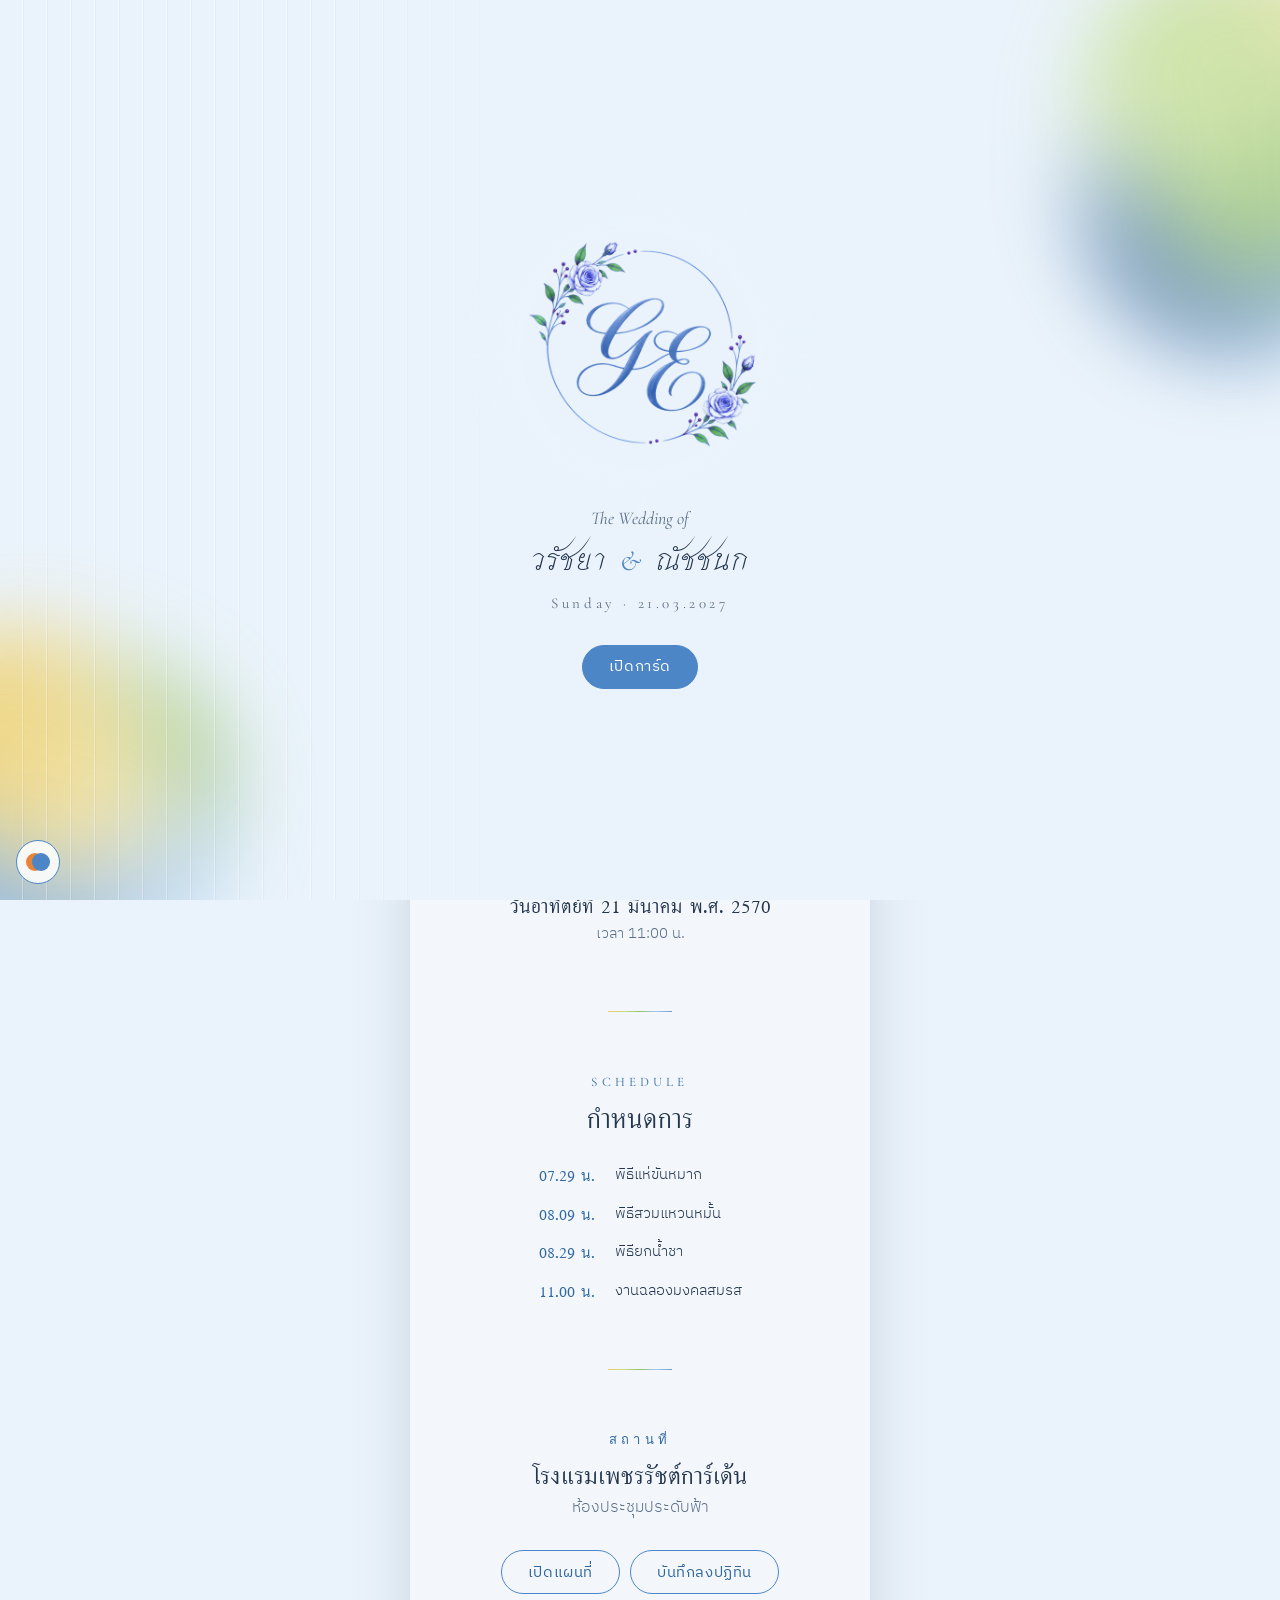
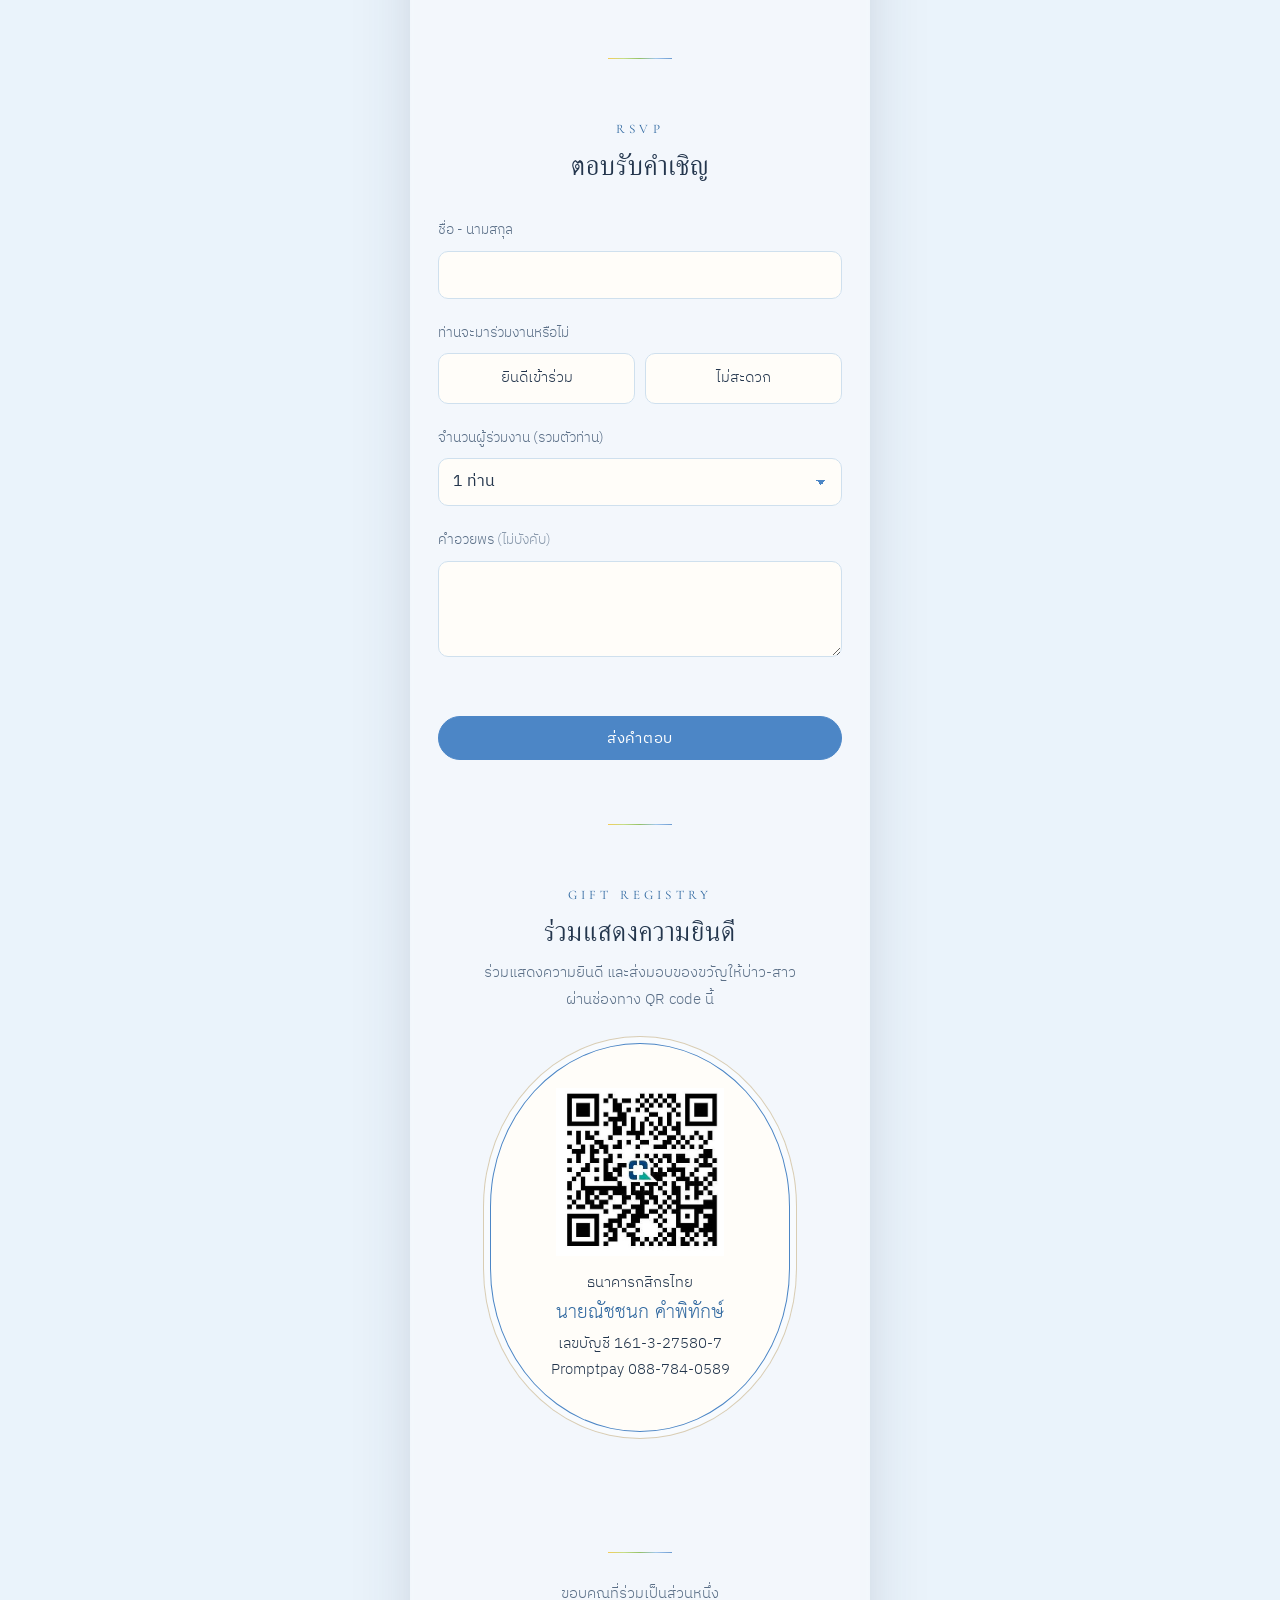
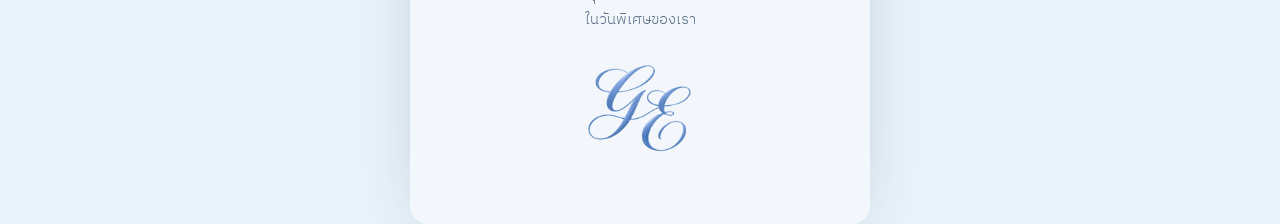
==== index.html @ cb946d79 "Gift registry: Kasikorn QR and account details above the footer Co-Authored-By: Claude Opus 5.5 <nor" ====
<!doctype html>
<html lang="th">
<head>
  <meta charset="utf-8">
  <meta name="viewport" content="width=device-width, initial-scale=1, viewport-fit=cover">
  <title>วรัชยา & ณัชชนก · 21.03.2027</title>
  <meta name="description" content="ขอเรียนเชิญร่วมเป็นเกียรติในงานมงคลสมรส วันอาทิตย์ที่ 21 มีนาคม พ.ศ. 2570 ณ โรงแรมเพชรรัชต์การ์เด้น">
  <meta name="theme-color" content="#EFE8DF">

  <meta property="og:type" content="website">
  <meta property="og:title" content="วรัชยา & ณัชชนก · Wedding Invitation">
  <meta property="og:description" content="วันอาทิตย์ที่ 21 มีนาคม พ.ศ. 2570 · โรงแรมเพชรรัชต์การ์เด้น">
  <meta property="og:image" content="https://vanshrrg.github.io/natchanok-waratchaya/assets/og.jpg">
  <meta property="og:url" content="https://vanshrrg.github.io/natchanok-waratchaya/">
  <meta name="twitter:card" content="summary_large_image">

  <link rel="preconnect" href="https://fonts.googleapis.com">
  <link rel="preconnect" href="https://fonts.gstatic.com" crossorigin>
  <link href="https://fonts.googleapis.com/css2?family=Cormorant+Garamond:ital,wght@0,400;0,500;1,400&family=IBM+Plex+Sans+Thai:wght@300;400;500&family=Srisakdi&display=swap" rel="stylesheet">
  <link rel="stylesheet" href="style.css">
  <link rel="stylesheet" href="theme-orange.css">
  <link rel="stylesheet" href="theme-sky.css">
  <!-- Two versions: orange (default styles) and blue (.sky). Each visit picks one at random;
       ?theme=sky or ?theme=gold forces one. The toggle button switches between them. -->
  <script>
    (function () {
      var m = location.search.match(/[?&]theme=(sky|gold)\b/);
      var sky = m ? m[1] === "sky" : Math.random() < 0.5;
      if (sky) document.documentElement.classList.add("sky");
    })();
  </script>
</head>
<body class="locked">

  <!-- ===== Cover ===== -->
  <section id="cover" class="cover" aria-label="หน้าปก">
    <div class="glow glow-tr"></div>
    <div class="glow glow-bl"></div>
    <div class="slats" aria-hidden="true"></div>

    <div class="cover-inner">
      <div class="moon">
        <img class="logo" src="assets/logo.png" alt="" hidden>
        <div class="monogram" aria-hidden="true"><span data-mono="0"></span><span data-mono="1"></span></div>
      </div>
      <p class="eyebrow">The Wedding of</p>
      <h1 class="cover-names"><span data-bind="bride.th"></span> <i>&amp;</i> <span data-bind="groom.th"></span></h1>
      <p class="cover-date" data-bind="dateTextEn"></p>
      <button id="open" class="btn btn-solid">เปิดการ์ด</button>
    </div>
  </section>

  <!-- phones only: first screen shows the painting; this cue invites a scroll -->
  <a class="scroll-cue" id="scrollCue" href="#card"><span>เลื่อนลง</span><span><i></i></span></a>

  <!-- wide screens only: painting tiles behind the card (see theme-*.css) -->
  <div class="scene" aria-hidden="true"><i></i><i></i><i></i></div>

  <main class="card" id="card">

    <!-- ===== Hero ===== -->
    <section class="hero reveal">
      <div class="arch">
        <div class="arch-photo" id="heroPhoto"></div>
        <div class="glow glow-arch"></div>
        <div class="monogram monogram-sm" aria-hidden="true"><span data-mono="0"></span><span data-mono="1"></span></div>
      </div>

      <div class="parents">
        <span data-bind="parents.0.0"></span>
        <span class="parents-and">และ</span>
        <span data-bind="parents.1.0"></span>
        <span data-bind="parents.0.1"></span>
        <span data-bind="parents.1.1"></span>
      </div>

      <p class="invite" data-bind="invite"></p>

      <div class="names">
        <h2 class="name-th" data-bind="bride.full"></h2>
        <p class="name-en" data-bind="bride.en"></p>
        <span class="amp">&amp;</span>
        <p class="name-en" data-bind="groom.en"></p>
        <h2 class="name-th" data-bind="groom.full"></h2>
      </div>

      <div class="dots" aria-hidden="true">
        <i></i><i></i><i></i><i></i><i></i><i></i><i></i><i></i>
      </div>

      <p class="date-th" data-bind="dateTextTh"></p>
      <p class="time-th" data-bind="timeTextTh"></p>
    </section>

    <div class="divider" aria-hidden="true"></div>

    <!-- ===== Schedule ===== -->
    <section class="schedule reveal">
      <p class="label">Schedule</p>
      <h3 class="section-title">กำหนดการ</h3>
      <dl class="schedule-list" id="schedule"></dl>
    </section>

    <div class="divider" aria-hidden="true"></div>

    <!-- ===== Venue ===== -->
    <section class="venue reveal">
      <p class="label">สถานที่</p>
      <h3 class="venue-name" data-bind="venue.name"></h3>
      <p class="venue-room" data-bind="venue.room"></p>
      <div class="actions">
        <a id="mapBtn" class="btn btn-line" target="_blank" rel="noopener">เปิดแผนที่</a>
        <button id="calBtn" class="btn btn-line" aria-expanded="false">บันทึกลงปฏิทิน</button>
      </div>
      <div id="calMenu" class="cal-menu" hidden>
        <a id="gcalLink" target="_blank" rel="noopener">Google Calendar</a>
        <span>·</span>
        <a id="icsLink" href="#">Apple / Outlook (.ics)</a>
      </div>
    </section>

    <div class="divider" aria-hidden="true"></div>

    <!-- ===== RSVP ===== -->
    <section class="rsvp reveal" id="rsvp">
      <p class="label">RSVP</p>
      <h3 class="section-title">ตอบรับคำเชิญ</h3>

      <form id="rsvpForm" novalidate>
        <label class="field">
          <span>ชื่อ - นามสกุล</span>
          <input name="name" type="text" autocomplete="name" required>
        </label>

        <fieldset class="field choice">
          <legend>ท่านจะมาร่วมงานหรือไม่</legend>
          <label><input type="radio" name="attending" value="yes" required><span>ยินดีเข้าร่วม</span></label>
          <label><input type="radio" name="attending" value="no"><span>ไม่สะดวก</span></label>
        </fieldset>

        <label class="field" id="guestsField">
          <span>จำนวนผู้ร่วมงาน (รวมตัวท่าน)</span>
          <select name="guests"></select>
        </label>

        <label class="field">
          <span>คำอวยพร <em>(ไม่บังคับ)</em></span>
          <textarea name="message" rows="3"></textarea>
        </label>

        <p class="error" id="rsvpError" role="alert"></p>
        <button type="submit" class="btn btn-solid btn-wide">ส่งคำตอบ</button>
      </form>

      <div class="thanks" id="rsvpThanks" hidden>
        <div class="dots dots-sm" aria-hidden="true"><i></i><i></i><i></i><i></i><i></i><i></i><i></i><i></i></div>
        <p class="thanks-title">ขอบคุณค่ะ / ครับ</p>
        <p id="thanksMsg"></p>
      </div>

      <div class="closed" id="rsvpClosed" hidden>ปิดรับการตอบรับแล้ว</div>
    </section>

    <div class="divider" aria-hidden="true"></div>

    <!-- ===== Gift registry ===== -->
    <section class="gift reveal">
      <p class="label">Gift registry</p>
      <h3 class="section-title">ร่วมแสดงความยินดี</h3>
      <p class="gift-note" data-bind="gift.note"></p>
      <div class="gift-frame">
        <img class="gift-qr" src="assets/qr-gift.jpg" alt="QR code สำหรับโอนเงิน" width="180" height="180">
        <p class="gift-bank" data-bind="gift.bank"></p>
        <p class="gift-name" data-bind="gift.name"></p>
        <p class="gift-acc" data-bind="gift.account"></p>
        <p class="gift-acc" data-bind="gift.promptpay"></p>
      </div>
    </section>

    <!-- ===== Footer ===== -->
    <footer class="footer reveal">
      <div class="divider" aria-hidden="true"></div>
      <p data-bind="footer"></p>
      <img class="logo logo-footer" src="assets/logo-letters.png" alt="" hidden>
      <div class="monogram monogram-xs" aria-hidden="true"><span data-mono="0"></span><span data-mono="1"></span></div>
    </footer>
  </main>

  <button id="themeBtn" class="theme-toggle" aria-label="เปลี่ยนสีการ์ด" title="เปลี่ยนสีการ์ด"><i></i><i></i></button>

  <button id="musicBtn" class="music" aria-label="เปิด/ปิดเพลง" hidden>
    <svg viewBox="0 0 24 24" width="18" height="18" aria-hidden="true"><path fill="currentColor" d="M9 17.5V6l11-2v11.5a2.5 2.5 0 1 1-2-2.45V7.4l-7 1.27v8.83A2.5 2.5 0 1 1 9 17.5Z"/></svg>
  </button>
  <!-- src is set by script.js: one song per version -->
  <audio id="music" preload="metadata" loop></audio>

  <script src="config.js"></script>
  <script src="script.js"></script>
</body>
</html>
---- style.css ----
:root {
  --linen: #EFE8DF;
  --cream: #F7F2EB;
  --ink: #3A332C;
  --muted: #5C5248;
  --gold: #B8975A;
  --gold-deep: #9C7C43;
  --line: #E2D7C8;

  --c-yellow: #F2C230;
  --c-orange: #E8833A;
  --c-red: #C0392B;
  --c-pink: #D63A6E;
  --c-purple: #8E5BD0;
  --c-lavender: #B79CF0;
  --c-blue: #5B7FE0;
  --c-green: #A8D8B0;

  --serif-th: "Kinnari", serif;
  --names-th: "Laksaman", "Kinnari", serif;
  --sans-th: "IBM Plex Sans Thai", system-ui, sans-serif;
  --serif-en: "Cormorant Garamond", Georgia, serif;
}

/* Thai headings: Kinnari from TLWG (ttf-tlwg 0.7.3, GPL + font exception, free to embed) */
@font-face { font-family: "Kinnari"; src: url("assets/fonts/Kinnari.ttf") format("truetype"); font-weight: 100 549; font-display: swap; }
@font-face { font-family: "Kinnari"; src: url("assets/fonts/Kinnari-Bold.ttf") format("truetype"); font-weight: 550 900; font-display: swap; }
/* names on the cover and page 2: Laksaman (same TLWG package and licence) */
@font-face { font-family: "Laksaman"; src: url("assets/fonts/Laksaman.ttf") format("truetype"); font-weight: 100 549; font-display: swap; }
@font-face { font-family: "Laksaman"; src: url("assets/fonts/Laksaman-Bold.ttf") format("truetype"); font-weight: 550 900; font-display: swap; }
/* the couple's short names on the cover: Purisa (same TLWG package and licence) */
@font-face { font-family: "Purisa"; src: url("assets/fonts/Purisa.ttf") format("truetype"); font-weight: 100 549; font-display: swap; }
@font-face { font-family: "Purisa"; src: url("assets/fonts/Purisa-Bold.ttf") format("truetype"); font-weight: 550 900; font-display: swap; }
/* TH Charmonman (SIPA national font): tried for the cover names, too cursive */
@font-face { font-family: "TH Charmonman"; src: url("assets/fonts/THCharmonman.ttf") format("truetype"); font-display: swap; }

* { box-sizing: border-box; }
html { -webkit-text-size-adjust: 100%; }
body {
  margin: 0;
  background: var(--linen);
  color: var(--ink);
  font: 300 16px/1.75 var(--sans-th);
  -webkit-font-smoothing: antialiased;
}
body.locked { overflow: hidden; height: 100dvh; }
h1, h2, h3, p { margin: 0; }
[hidden] { display: none !important; }

/* ---------- shared ornaments ---------- */
.glow {
  position: absolute;
  pointer-events: none;
  filter: blur(38px);
  opacity: .55;
  border-radius: 50%;
}
.glow-tr {
  width: 340px; height: 420px; right: -120px; top: -60px;
  background:
    radial-gradient(circle at 40% 30%, var(--c-red) 0 18%, transparent 45%),
    radial-gradient(circle at 60% 55%, var(--c-pink) 0 20%, transparent 50%),
    radial-gradient(circle at 35% 75%, var(--c-purple) 0 16%, transparent 45%),
    radial-gradient(circle at 70% 85%, var(--c-blue) 0 14%, transparent 42%),
    radial-gradient(circle at 75% 20%, var(--c-orange) 0 16%, transparent 45%);
}
.glow-bl {
  width: 380px; height: 360px; left: -140px; bottom: -80px;
  background:
    radial-gradient(circle at 30% 25%, var(--c-yellow) 0 18%, transparent 46%),
    radial-gradient(circle at 55% 45%, var(--c-orange) 0 18%, transparent 48%),
    radial-gradient(circle at 35% 70%, var(--c-blue) 0 18%, transparent 48%),
    radial-gradient(circle at 70% 75%, var(--c-lavender) 0 16%, transparent 46%),
    radial-gradient(circle at 80% 40%, var(--c-pink) 0 12%, transparent 40%);
}

.slats {
  position: absolute; inset: 0;
  background: repeating-linear-gradient(90deg,
    rgba(255,255,255,.0) 0 22px, rgba(255,255,255,.35) 22px 23px, rgba(0,0,0,.025) 23px 24px);
  mask-image: linear-gradient(90deg, #000 0 26%, transparent 42%, transparent 100%);
  -webkit-mask-image: linear-gradient(90deg, #000 0 26%, transparent 42%, transparent 100%);
  pointer-events: none;
}

.monogram {
  position: relative;
  width: 1.6em; height: 1.75em;
  font: 400 72px/1 var(--serif-en);
  color: var(--gold);
  background: linear-gradient(160deg, #D2B47A, var(--gold) 45%, var(--gold-deep));
  -webkit-background-clip: text; background-clip: text;
  -webkit-text-fill-color: transparent;
}
.monogram span { position: absolute; }
.monogram span:first-child { left: 0; top: 0; }
.monogram span:last-child { right: -.08em; bottom: 0; }
.monogram-sm { font-size: 46px; }
.monogram-xs { font-size: 26px; margin: 18px auto 0; }

.dots { display: flex; justify-content: center; gap: 9px; margin: 26px 0 22px; }
.dots i { width: 11px; height: 11px; border-radius: 50%; display: block; }
.dots i:nth-child(1) { background: var(--c-yellow); }
.dots i:nth-child(2) { background: var(--c-orange); }
.dots i:nth-child(3) { background: var(--c-red); }
.dots i:nth-child(4) { background: var(--c-pink); }
.dots i:nth-child(5) { background: var(--c-purple); }
.dots i:nth-child(6) { background: var(--c-lavender); }
.dots i:nth-child(7) { background: var(--c-blue); }
.dots i:nth-child(8) { background: var(--c-green); }
.dots-sm { gap: 6px; margin: 0 0 16px; }
.dots-sm i { width: 7px; height: 7px; }

.divider {
  width: 64px; height: 1px; margin: 0 auto;
  background: linear-gradient(90deg, var(--c-yellow), var(--c-orange), var(--c-red), var(--c-pink), var(--c-purple), var(--c-blue));
  opacity: .8;
}

.label {
  font: 400 13px/1 var(--serif-en);
  letter-spacing: .32em; text-transform: uppercase;
  color: var(--gold-deep);
  margin-bottom: 12px;
}

/* ---------- buttons ---------- */
.btn {
  display: inline-flex; align-items: center; justify-content: center;
  min-height: 44px; padding: 0 26px;
  border-radius: 999px;
  font: 400 15px/1 var(--sans-th);
  letter-spacing: .04em;
  text-decoration: none;
  cursor: pointer;
  transition: background .25s, color .25s, transform .15s;
}
.btn:active { transform: scale(.97); }
.btn-solid { background: var(--gold); color: #fff; border: 1px solid var(--gold); }
.btn-solid:hover { background: var(--gold-deep); }
.btn-line { background: transparent; color: var(--gold-deep); border: 1px solid var(--gold); }
.btn-line:hover { background: var(--gold); color: #fff; }
.btn-wide { width: 100%; margin-top: 8px; }
.btn:focus-visible, input:focus-visible, select:focus-visible, textarea:focus-visible {
  outline: 2px solid var(--c-lavender); outline-offset: 2px;
}

/* ---------- cover ---------- */
.cover {
  position: fixed; inset: 0; z-index: 10;
  display: grid; place-items: center;
  overflow: hidden;
  background: var(--linen);
  text-align: center;
  padding: 24px 16px;
}
/* opening, one 1.4s envelope motion: the top flap opens in a V (clip-path),
   the envelope drops away and the card rises out of it */
.cover.opened { pointer-events: none; animation: envelope-open 1.4s cubic-bezier(.65,0,.35,1) forwards; }
.cover-inner { position: relative; animation: rise 1.2s ease both; }
body.opening .card { animation: card-out 1.4s cubic-bezier(.65,0,.35,1) both; }

.moon {
  position: relative;
  width: 280px; height: 280px; max-width: 78vw; max-height: 78vw; margin: 0 auto 18px;
  display: grid; place-items: center;
}
/* soft cream halo so the thin gold lines stay readable over the colour glows */
.moon::before {
  content: ""; position: absolute; inset: -14%; z-index: -1; pointer-events: none;
  border-radius: 50%;
  background: radial-gradient(circle, var(--linen) 0 46%, color-mix(in srgb, var(--linen) 70%, transparent) 58%, transparent 72%);
}
/* phones: the top-right glow would sit right behind the logo, so tuck it into the corner */
@media (max-width: 520px) {
  .cover .glow-tr { width: 260px; height: 300px; right: -150px; top: -130px; opacity: .45; }
}
.logo {
  object-fit: contain;
  /* fade out the image's square cream background, keep the round wreath */
  -webkit-mask-image: radial-gradient(circle, #000 62%, transparent 71%);
          mask-image: radial-gradient(circle, #000 62%, transparent 71%);
}
/* no frame: the logo's own gold circle and roses are the frame (transparent PNG, no mask) */
.moon .logo { width: 100%; height: 100%; -webkit-mask-image: none; mask-image: none; }

.eyebrow {
  font: italic 400 18px/1 var(--serif-en);
  color: var(--muted);
  margin-bottom: 10px;
}
.cover-names {
  font: 400 34px/1.3 "Srisakdi", var(--names-th); /* Srisakdi (Google Fonts, OFL): decorative traditional Thai */
  letter-spacing: .02em;
}
.cover-names i { font: italic 400 28px var(--serif-en); color: var(--gold); padding: 0 4px; }
.cover-date {
  font: 400 15px/1 var(--serif-en);
  letter-spacing: .24em;
  color: var(--muted);
  margin: 14px 0 34px;
}

/* ---------- card ---------- */
.card {
  position: relative;
  max-width: 460px;
  margin: 0 auto;
  background: var(--cream);
  text-align: center;
  overflow: hidden;
}
@media (min-width: 520px) {
  .card { margin: 40px auto; border-radius: 4px; box-shadow: 0 30px 80px -40px rgba(58,51,44,.35); }
}
.card > section { padding: 64px 28px; }

/* hero */
.hero { padding-top: 48px !important; }
.arch {
  position: relative;
  width: 220px; height: 290px;
  margin: 0 auto 40px;
  border-radius: 110px 110px 6px 6px;
  overflow: hidden;
  background: var(--linen);
  display: grid; place-items: center;
  box-shadow: inset 0 0 0 1px rgba(184,151,90,.25);
}
.arch::after {
  content: ""; position: absolute; inset: 8px;
  border-radius: 102px 102px 3px 3px;
  border: 1px solid rgba(184,151,90,.45);
  pointer-events: none;
}
.arch-photo {
  position: absolute; inset: 0;
  background: 50% 30% / cover no-repeat;
  opacity: 0; transition: opacity 1s;
}
.arch-photo.loaded { opacity: 1; }
.arch.has-photo .monogram, .arch.has-photo .glow { display: none; }
.glow-arch {
  inset: 30% -30% -20% -30%;
  opacity: .5;
  background:
    radial-gradient(circle at 20% 70%, var(--c-yellow) 0 12%, transparent 35%),
    radial-gradient(circle at 35% 85%, var(--c-orange) 0 12%, transparent 35%),
    radial-gradient(circle at 55% 80%, var(--c-pink) 0 12%, transparent 35%),
    radial-gradient(circle at 75% 75%, var(--c-purple) 0 12%, transparent 35%),
    radial-gradient(circle at 85% 60%, var(--c-blue) 0 12%, transparent 35%);
}
.arch .monogram { z-index: 1; margin-top: -30px; }

/* two families side by side, "และ" centred between them */
.parents {
  display: grid; grid-template-columns: auto auto auto;
  justify-content: center; column-gap: 10px; align-items: center;
  font: 400 clamp(12px, 3.5vw, 15px)/1.9 var(--names-th); /* Laksaman, like the couple's names */
  white-space: nowrap;
  margin: 0 -12px 22px;
}
.parents-and {
  grid-column: 2; grid-row: 1 / 3;
  font: 400 13px/1.9 var(--names-th); /* same colour as the parents' names */
}
.invite {
  white-space: pre-line;
  font-size: 15px; color: var(--muted);
  margin-bottom: 26px;
}
.name-th { font: 500 27px/1.45 var(--names-th); }
/* nicknames (Earth, Great): Katerlin, freeware non-commercial, fontspace.com */
@font-face {
  font-family: "Katerlin";
  src: url("assets/fonts/Katerlin.ttf") format("truetype");
  font-display: swap;
}
.name-en {
  font: 400 48px/1.1 "Katerlin", var(--serif-en); /* Katerlin draws small, so a bigger size */
  color: var(--gold-deep);
}
/* small gap between each nickname and its Thai full name (Earth sits below, Great above) */
.name-th + .name-en { margin-top: 8px; }
.name-en + .name-th { margin-top: 8px; }
.amp {
  display: block;
  font: italic 400 34px/1 var(--serif-en);
  color: var(--gold-deep); /* same as Earth / Great */
  margin: 14px 0 10px;
}
.date-th { font: 500 18px/1.6 var(--serif-th); }
.time-th { color: var(--muted); font-size: 15px; }

/* schedule */
.schedule-list {
  display: grid; grid-template-columns: auto auto;
  justify-content: center; column-gap: 20px; row-gap: 10px;
  margin: 24px 0 0; text-align: left;
}
.schedule-list dt {
  font: 500 15px/1.9 var(--serif-th);
  color: var(--gold-deep); text-align: right;
  font-variant-numeric: tabular-nums;
}
.schedule-list dd { margin: 0; font-size: 15px; line-height: 1.9; }

/* venue */
.venue-name { font: 500 22px/1.5 var(--serif-th); }
.venue-room { color: var(--muted); margin-top: 2px; }
.actions { display: flex; gap: 10px; justify-content: center; flex-wrap: wrap; margin-top: 28px; }
.cal-menu {
  margin-top: 16px; font-size: 14px; color: var(--muted);
  display: flex; gap: 10px; justify-content: center; flex-wrap: wrap;
}
.cal-menu a { color: var(--gold-deep); text-underline-offset: 3px; }

/* rsvp */
.section-title { font: 500 24px/1.5 var(--serif-th); }
.rsvp .section-title { margin-bottom: 34px; } /* space before the form */
form { text-align: left; }
.field { display: block; border: 0; padding: 0; margin: 0 0 22px; }
.field > span, .field legend {
  display: block; font-size: 14px; color: var(--muted); margin-bottom: 8px; padding: 0;
}
.field em { font-style: normal; opacity: .7; }
input[type=text], select, textarea {
  width: 100%;
  font: 400 16px/1.5 var(--sans-th);
  color: var(--ink);
  background: #fffdf9;
  border: 1px solid var(--line);
  border-radius: 10px;
  padding: 11px 14px;
  transition: border-color .2s;
}
input[type=text]:focus, select:focus, textarea:focus { border-color: var(--gold); outline: none; }
textarea { resize: vertical; }
select {
  appearance: none; -webkit-appearance: none;
  background-image: linear-gradient(45deg, transparent 50%, var(--gold) 50%), linear-gradient(135deg, var(--gold) 50%, transparent 50%);
  background-position: calc(100% - 20px) 50%, calc(100% - 15px) 50%;
  background-size: 5px 5px; background-repeat: no-repeat;
}
.choice { display: grid; grid-template-columns: 1fr 1fr; gap: 10px; }
.choice legend { grid-column: 1 / -1; }
.choice label { position: relative; cursor: pointer; }
.choice input { position: absolute; opacity: 0; }
.choice label span {
  display: block; text-align: center;
  padding: 11px 8px;
  border: 1px solid var(--line); border-radius: 10px;
  background: #fffdf9;
  font-size: 15px;
  transition: all .2s;
}
.choice input:checked + span { border-color: var(--gold); background: var(--gold); color: #fff; }
.choice input:focus-visible + span { outline: 2px solid var(--c-lavender); outline-offset: 2px; }
.error { color: var(--c-red); font-size: 14px; min-height: 1.4em; margin: -6px 0 6px; }
.thanks, .closed { padding: 10px 0; }
.thanks-title { font: 500 22px/1.5 var(--serif-th); margin-bottom: 6px; }
#thanksMsg { color: var(--muted); }
.closed {
  margin-top: 8px; padding: 18px;
  border: 1px solid var(--line); border-radius: 10px;
  color: var(--muted);
}

/* gift registry: QR and bank details in an oval with a double gold rim */
.gift-note { white-space: pre-line; color: var(--muted); font-size: 15px; margin-top: 10px; }
.gift-frame {
  position: relative;
  width: min(300px, 100%); margin: 30px auto 0;
  padding: 44px 24px 48px;
  background: #fffdf9;
  border: 1px solid var(--gold);
  border-radius: 50% / 42%;
  box-shadow: 0 0 0 6px var(--cream), 0 0 0 7px rgba(184,151,90,.45);
}
.gift-qr { display: block; width: 168px; height: 168px; margin: 0 auto 14px; }
.gift-bank { font-size: 15px; }
.gift-name { font: 500 19px/1.5 var(--names-th); color: var(--gold-deep); }
.gift-acc { font-size: 15px; font-variant-numeric: tabular-nums; }
.gift-name + .gift-acc { margin-top: 6px; }

/* footer */
.footer { padding: 56px 28px 64px; }
.footer p { white-space: pre-line; color: var(--muted); font-size: 15px; margin-top: 28px; }
/* letters-only logo: transparent PNG, so no round mask */
.footer .logo {
  display: block; width: 120px; height: auto; margin: 22px auto 0;
  -webkit-mask-image: none; mask-image: none;
}
.footer .logo[hidden] { display: none; }

/* theme toggle: two half-dots, orange and blue; the current one sits in front */
.theme-toggle {
  position: fixed; left: 16px; bottom: calc(16px + env(safe-area-inset-bottom));
  z-index: 11;
  width: 44px; height: 44px; border-radius: 50%;
  border: 1px solid var(--gold);
  background: rgba(255,255,255,.85);
  backdrop-filter: blur(6px);
  cursor: pointer; padding: 0;
}
.theme-toggle i {
  position: absolute; width: 18px; height: 18px; border-radius: 50%;
  top: 12px; transition: transform .3s;
}
.theme-toggle i:first-child { left: 9px; background: #E8833A; z-index: 1; }
.theme-toggle i:last-child { right: 9px; background: #4C86C6; }
.sky .theme-toggle i:first-child { z-index: 0; }
.sky .theme-toggle i:last-child { z-index: 1; }

/* music */
.music {
  position: fixed; right: 16px; bottom: calc(16px + env(safe-area-inset-bottom));
  z-index: 5;
  width: 44px; height: 44px; border-radius: 50%;
  border: 1px solid var(--gold);
  background: rgba(247,242,235,.9);
  color: var(--gold-deep);
  display: grid; place-items: center;
  cursor: pointer;
  backdrop-filter: blur(6px);
}
.music.playing svg { animation: spin 6s linear infinite; }
.music:not(.playing) { opacity: .6; }

/* reveal */
.reveal { opacity: 0; transform: translateY(18px); transition: opacity 1s ease, transform 1s ease; }
.reveal.in { opacity: 1; transform: none; }

@keyframes rise { from { opacity: 0; transform: translateY(14px); } }
@keyframes spin { to { transform: rotate(360deg); } }
@keyframes envelope-open {
  0%   { clip-path: polygon(0 0, 50% 0, 100% 0, 100% 100%, 0 100%); transform: none; }
  40%  { clip-path: polygon(0 0, 50% 45%, 100% 0, 100% 100%, 0 100%); transform: none; }
  100% { clip-path: polygon(0 0, 50% 45%, 100% 0, 100% 100%, 0 100%); transform: translateY(105%); }
}
@keyframes card-out {
  0%, 30% { transform: translateY(8vh) scale(.94); }
}
@keyframes cue-bob { 50% { transform: translateY(6px); } }

/* phones / portrait tablets: page 2 starts on the painting alone, with a
   scroll cue; the card comes up over it, and after the card there is a bit
   more painting (then the page ends, no bounce) */
.scroll-cue { display: none; }
@media not all and (min-width: 900px) and (min-aspect-ratio: 1/1) {
  html { overscroll-behavior-y: none; }
  body { overscroll-behavior-y: none; }
  .card { margin-top: 100svh; margin-bottom: 60svh; }
  .scroll-cue {
    display: flex; flex-direction: column; align-items: center; gap: 4px;
    position: absolute; left: 50%; top: calc(100svh - 96px); transform: translateX(-50%);
    color: #fff; text-decoration: none;
    font: 400 14px/1 var(--sans-th); letter-spacing: .08em;
    text-shadow: 0 1px 8px rgba(0,0,0,.45);
    transition: opacity .4s;
  }
  .scroll-cue i {
    display: block; width: 14px; height: 14px; margin-top: 4px;
    border-right: 2px solid currentColor; border-bottom: 2px solid currentColor;
    transform: rotate(45deg);
    filter: drop-shadow(0 1px 4px rgba(0,0,0,.45));
  }
  .scroll-cue span:last-child { animation: cue-bob 1.6s ease-in-out infinite; }
  .scroll-cue.gone { opacity: 0; pointer-events: none; }
}

@media (prefers-reduced-motion: reduce) {
  *, *::before, *::after { animation: none !important; transition: none !important; }
  .reveal { opacity: 1; transform: none; }
  .cover.opened { opacity: 0; }
}

/* painting tiles behind the card on wide screens; the themes fill them in */
.scene { display: none; }
@media (min-width: 900px) and (min-aspect-ratio: 1/1) {
  .scene {
    display: block; position: fixed; top: 0; bottom: 0; z-index: -1;
    left: calc(50vw - 230px); width: 460px; overflow: hidden;
    /* trim 24px off each side so its joins with the side pieces always sit under
       the card (vw includes the scrollbar, so it can be ~8px off-centre) */
    clip-path: inset(0 24px);
    pointer-events: none;
  }
  .scene i { position: absolute; top: 0; bottom: 0; }
  /* every tile reaches 1px past its edges so no hairline shows at the joins */
  .scene i { margin-left: -1px; padding: 0 1px; background-origin: content-box; }
  .scene i:nth-child(2) { z-index: 1; }
}
---- theme-orange.css ----
/* ============================================================
   Orange version: watercolour street painting behind page 2
   (assets/bg-orange.jpg, from "orange background.png").
   Applies whenever the blue .sky theme is off.
   ============================================================ */

html:not(.sky) body::before {
  content: "";
  position: fixed; inset: 0; z-index: -1;
  background: #E9D9C4 url("assets/bg-orange.jpg") 42% 88% / cover no-repeat; /* keeps the dancing couple in view */
}
html:not(.sky) .card {
  background: rgba(247,242,235,.76); /* busier painting than the sky, so a thicker veil for the text */
  -webkit-backdrop-filter: blur(2px); backdrop-filter: blur(2px);
}
@media (min-width: 520px) {
  html:not(.sky) .card { border-radius: 18px; box-shadow: 0 30px 80px -40px rgba(58,51,44,.45); }
}

/* wide screens: the painting at ONE scale everywhere (drawn 2.6S wide,
   S = 50vw - 230px), so the awning, shop front and curb line up.
   - left copy: the dancing couple, then the shop under the card until
     just before the red shop sign
   - right copy: the shop and its sign, starting just after the couple
   - .scene (behind the card): baskets from 62%-82% of the painting (no
     couple, no sign, 0.52S wide) in the middle tile with a mirror-image copy
     each side, filling whatever gap is left at any width or zoom */
@media (min-width: 900px) and (min-aspect-ratio: 1/1) {
  html:not(.sky) body::before, html:not(.sky) body::after, html:not(.sky) .scene i {
    background: url("assets/bg-orange.jpg") no-repeat;
    background-size: calc(2.6 * (50vw - 230px)) auto;
  }
  html:not(.sky) body::before, html:not(.sky) body::after { content: ""; position: fixed; top: 0; bottom: 0; z-index: -2; }
  html:not(.sky) body::before {
    left: 0; right: auto;
    width: min(calc(1.57 * (50vw - 230px)), calc(50vw + 230px));
    background-position: calc(-0.592 * (50vw - 230px)) 92%;
  }
  html:not(.sky) body::after {
    /* starts 30px further left so it also fills under the trimmed edge of .scene */
    left: calc(50vw + 200px - 0.06 * (50vw - 230px)); right: 0; width: auto;
    background-position: calc(30px - 1.49 * (50vw - 230px)) 92%;
  }
  html:not(.sky) .scene i { width: calc(0.52 * (50vw - 230px)); background-position: calc(-1.612 * (50vw - 230px)) 92%; }
  html:not(.sky) .scene i:nth-child(1) { left: calc(230px - 0.525 * (50vw - 230px)); transform: scaleX(-1); }
  html:not(.sky) .scene i:nth-child(2) { left: calc(230px - 0.005 * (50vw - 230px)); }
  html:not(.sky) .scene i:nth-child(3) { left: calc(230px + 0.515 * (50vw - 230px)); transform: scaleX(-1); }
}
---- theme-sky.css ----
/* ============================================================
   2nd version: "sky" theme (watercolour sky + grass background)
   Active only when <html class="sky">, i.e. the address has ?theme=sky.
   To make it the default, add class="sky" to <html> in index.html.
   ============================================================ */

.sky {
  --linen: #EAF3FB;      /* pale sky (cover background) */
  --cream: #F8FBFE;      /* cloud white */
  --ink: #24364D;        /* deep navy text */
  --muted: #5B6F87;
  --gold: #4C86C6;       /* sky blue accent (buttons, &, borders) */
  --gold-deep: #2F679F;  /* denim */
  --line: #CFE0EE;

  /* palette taken from the painting: flowers, grass, sky */
  --c-yellow: #F2C230;
  --c-orange: #F7DC77;
  --c-red: #B9D86A;
  --c-pink: #7DB443;
  --c-purple: #2F5F96;
  --c-lavender: #9CC3EC;
  --c-blue: #4C86C6;
  --c-green: #CFE3F7;
}
.sky body { background: var(--linen); }

/* ---------- cover ---------- */
/* footer letters tinted denim blue; the cover monogram swaps to assets/logo-cool.png (blue, green leaves) in script.js */
.sky .footer .logo { filter: hue-rotate(180deg) saturate(.85) brightness(.9); }
.sky .monogram { background: linear-gradient(160deg, #8DBBEA, var(--gold) 45%, var(--gold-deep)); -webkit-background-clip: text; background-clip: text; }

/* ---------- page 2: painting fixed behind a frosted card ---------- */
.sky body::before {
  content: "";
  position: fixed; inset: 0; z-index: -1;
  background: #8DBBEA url("assets/bg-sky.jpg") 50% 75% / cover no-repeat; /* keeps the couple in view on wide screens */
}
.sky .card {
  background: rgba(248,251,254,.6);
  -webkit-backdrop-filter: blur(2px); backdrop-filter: blur(2px);
}
@media (min-width: 520px) {
  .sky .card { border-radius: 18px; box-shadow: 0 30px 80px -40px rgba(36,54,77,.45); }
}

/* blue version uses the sunny sky photo in the arch (script.js sets the default photo inline) */
/* zoomed to 130% so it can shift left; framed halfway between centred and fully balanced fingers */
.sky .arch-photo { background-image: url("assets/hero-sky.jpg") !important; background-size: 130% auto; background-position: 73% 38%; }
.sky .arch { box-shadow: inset 0 0 0 1px rgba(76,134,198,.3); }
.sky .arch::after { border-color: rgba(255,255,255,.75); }

/* dots run flowers -> grass -> sky */
.sky .dots i:nth-child(1) { background: #F2C230; }
.sky .dots i:nth-child(2) { background: #F7DC77; }
.sky .dots i:nth-child(3) { background: #B9D86A; }
.sky .dots i:nth-child(4) { background: #7DB443; }
.sky .dots i:nth-child(5) { background: #CFE3F7; box-shadow: inset 0 0 0 1px #9CC3EC; }
.sky .dots i:nth-child(6) { background: #8DBBEA; }
.sky .dots i:nth-child(7) { background: #4C86C6; }
.sky .dots i:nth-child(8) { background: #2F5F96; }

.sky .divider { background: linear-gradient(90deg, #F2C230, #B9D86A, #7DB443, #8DBBEA, #4C86C6); }

.sky .music { background: rgba(248,251,254,.9); }

/* wide screens: the painting at ONE scale everywhere (drawn I = 2S wide,
   S = 50vw - 230px), so the horizon lines up and nothing is stretched.
   - left copy: bride; runs under the card as far as the sky stays empty
   - right copy: groom; starts under the card where the sky is empty
   - .scene (behind the card): the empty sky + grass between the people
     (44%-68% of the painting, 0.48S wide) in the middle tile, with a
     mirror-image copy each side; mirrors join seamlessly, so the gap is
     filled at any width or zoom */
@media (min-width: 900px) and (min-aspect-ratio: 1/1) {
  .sky body::before, .sky body::after, .sky .scene i {
    background: url("assets/bg-sky.jpg") no-repeat;
    background-size: calc(100vw - 460px) auto;
  }
  .sky body::before, .sky body::after { content: ""; position: fixed; top: 0; bottom: 0; z-index: -2; }
  .sky body::before {
    left: 0; right: auto;
    width: min(calc(1.18 * (50vw - 230px)), calc(50vw + 230px));
    background-position: calc(-0.18 * (50vw - 230px)) 79%;
  }
  .sky body::after {
    left: calc(50vw + 230px - 0.12 * (50vw - 230px)); right: 0; width: auto;
    background-position: calc(460px - (50vw + 230px - 0.12 * (50vw - 230px))) 79%;
  }
  .sky .scene i { width: calc(0.48 * (50vw - 230px)); background-position: calc(-0.88 * (50vw - 230px)) 79%; }
  .sky .scene i:nth-child(1) { left: calc(230px - 0.69 * (50vw - 230px)); transform: scaleX(-1); }
  .sky .scene i:nth-child(2) { left: calc(230px - 0.21 * (50vw - 230px)); }
  .sky .scene i:nth-child(3) { left: calc(230px + 0.27 * (50vw - 230px)); transform: scaleX(-1); }
}
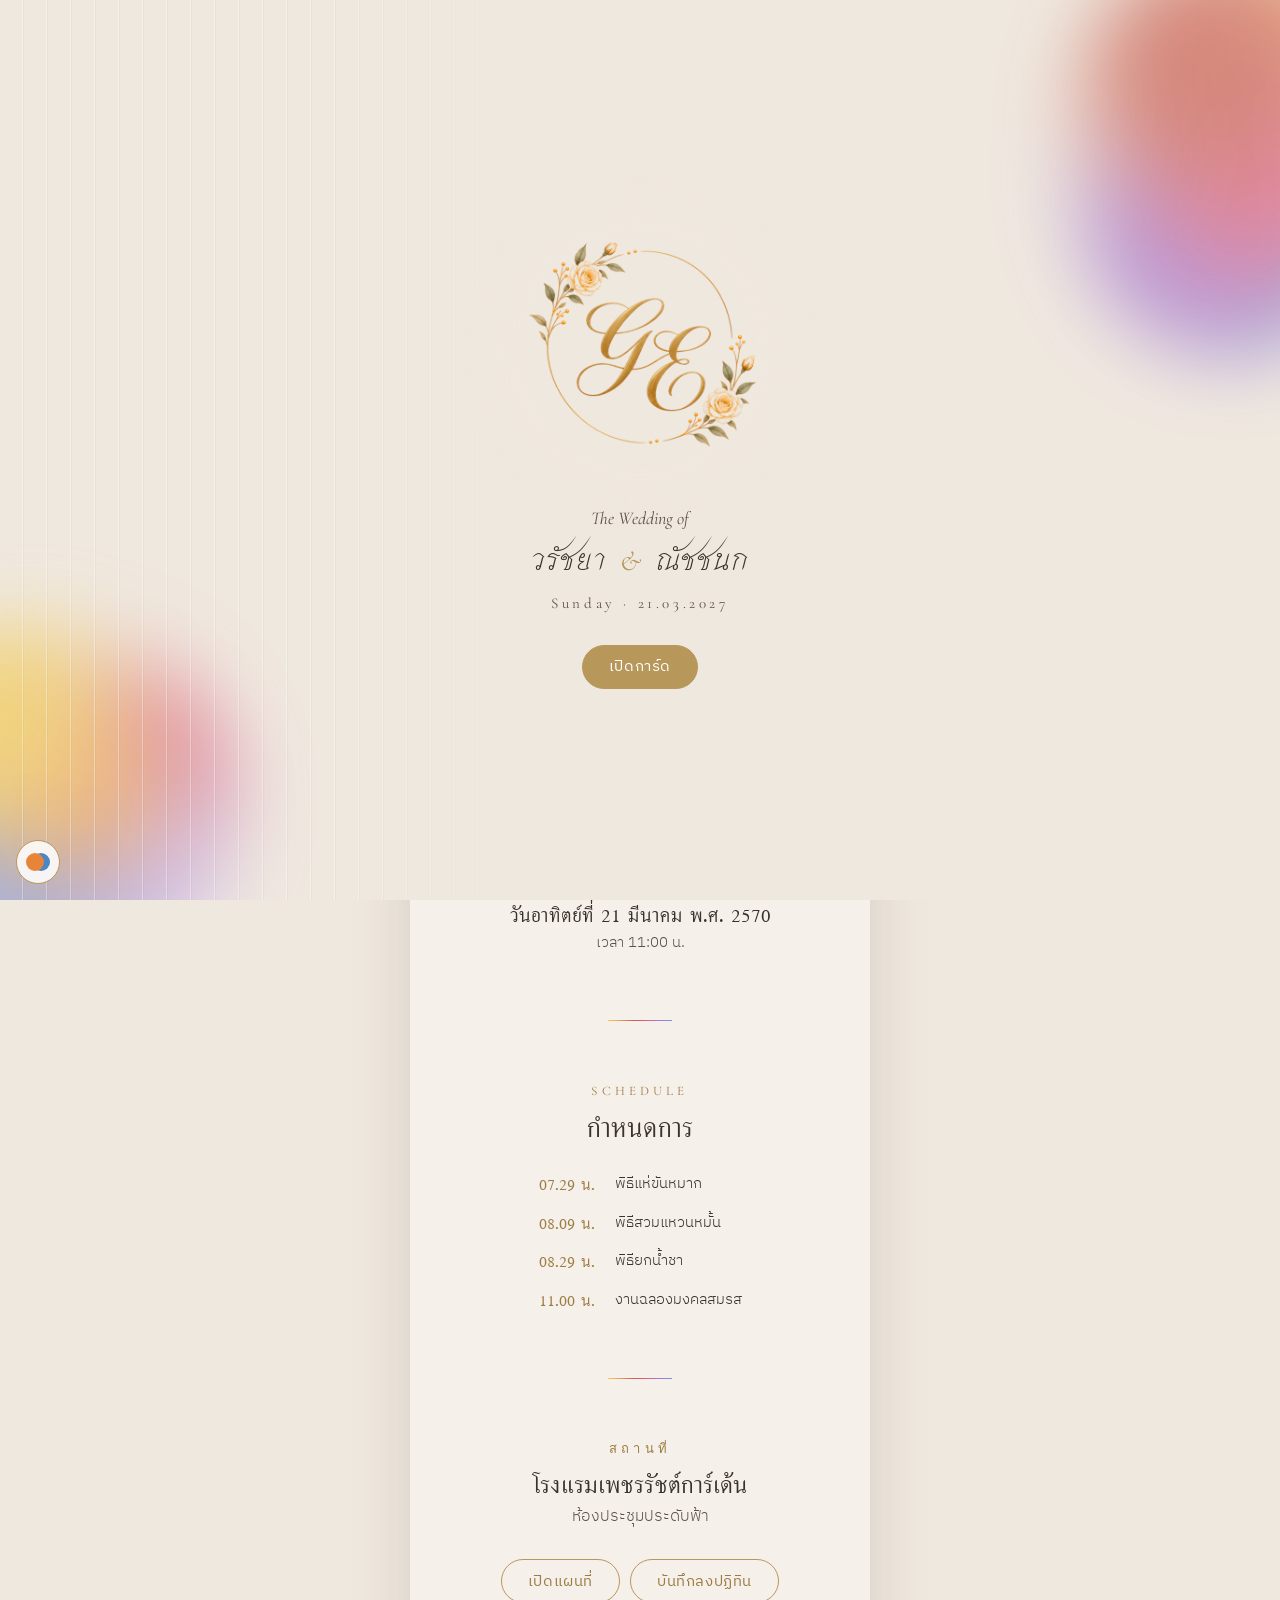
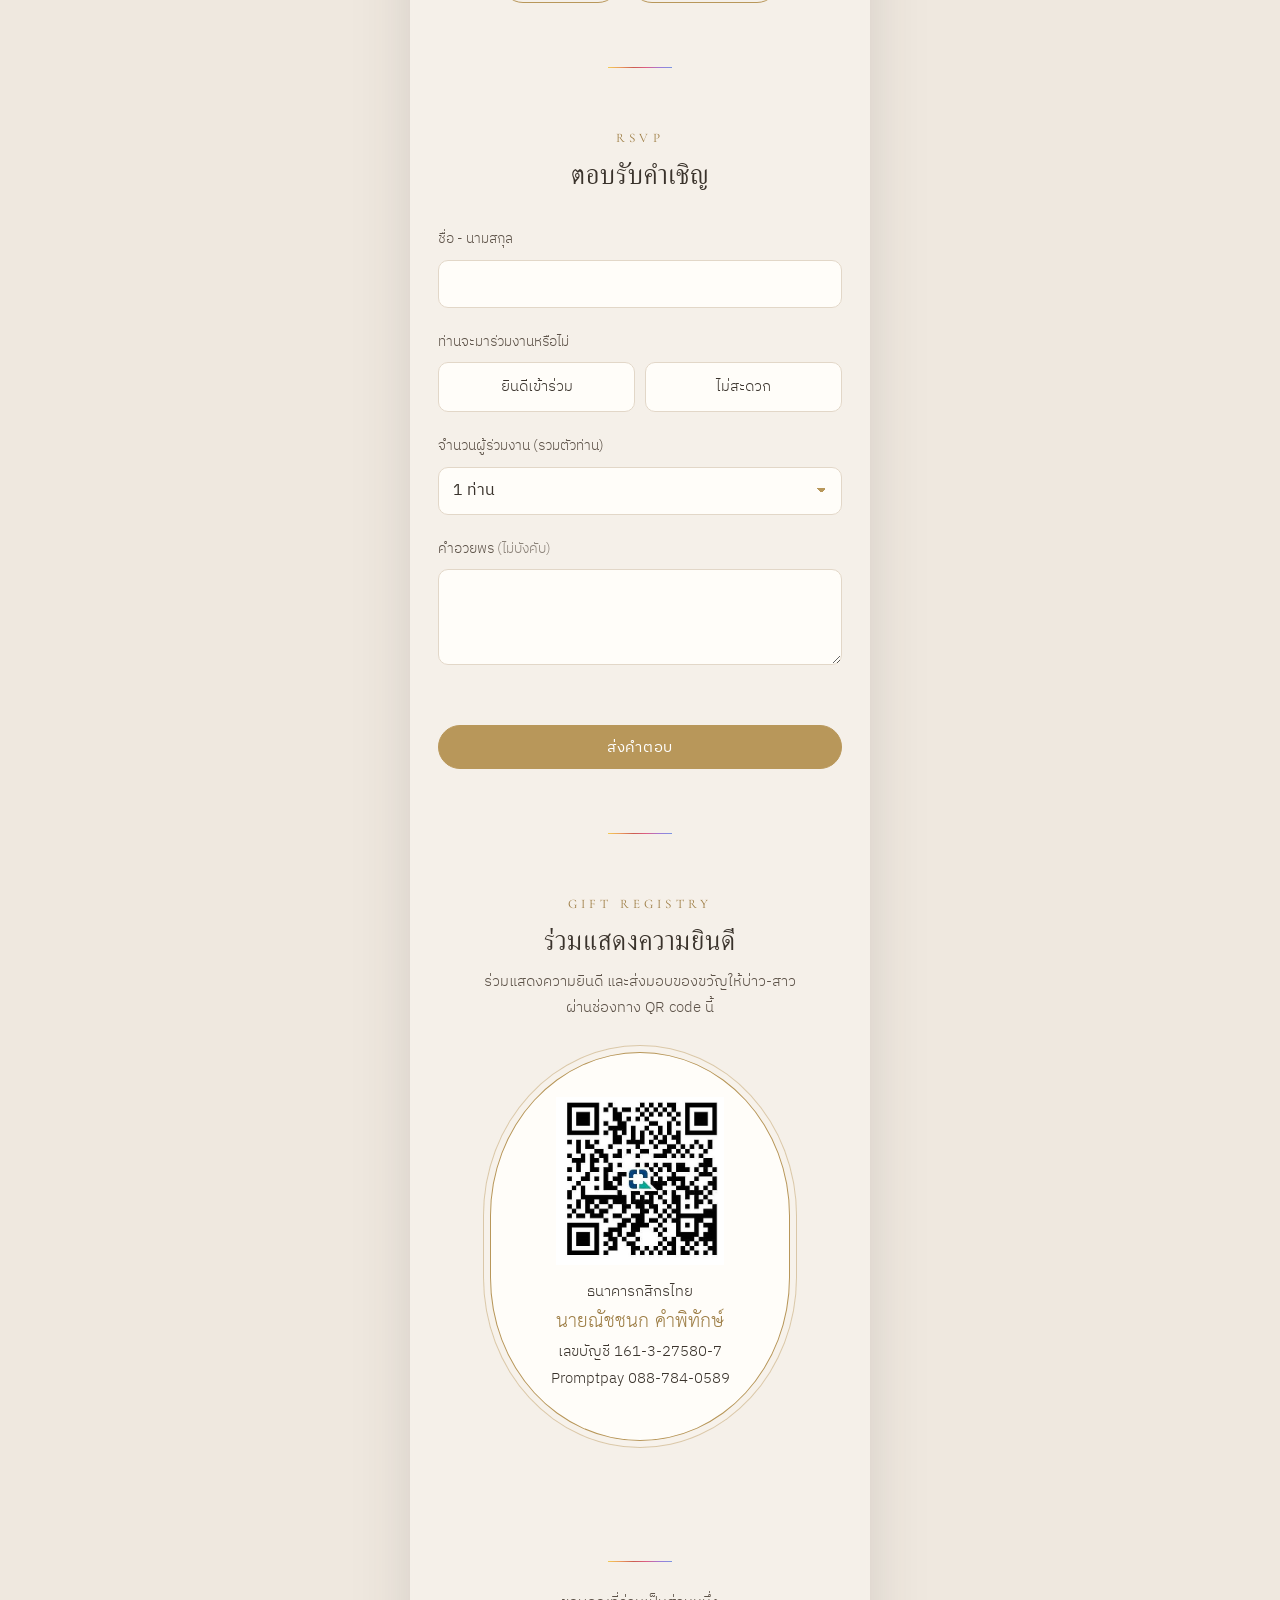
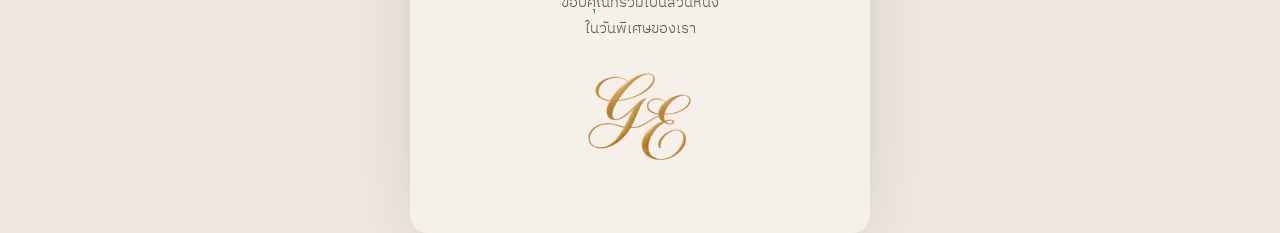
==== commit fa4439e0: "Nicknames: switch font to Hurricane Katerlin replaced with a calmer brush signature; the & stays Cor" ====
--- a/index.html
+++ b/index.html
@@ -16,7 +16,7 @@
 
   <link rel="preconnect" href="https://fonts.googleapis.com">
   <link rel="preconnect" href="https://fonts.gstatic.com" crossorigin>
-  <link href="https://fonts.googleapis.com/css2?family=Cormorant+Garamond:ital,wght@0,400;0,500;1,400&family=IBM+Plex+Sans+Thai:wght@300;400;500&family=Srisakdi&display=swap" rel="stylesheet">
+  <link href="https://fonts.googleapis.com/css2?family=Cormorant+Garamond:ital,wght@0,400;0,500;1,400&family=IBM+Plex+Sans+Thai:wght@300;400;500&family=Srisakdi&family=Hurricane&display=swap" rel="stylesheet">
   <link rel="stylesheet" href="style.css">
   <link rel="stylesheet" href="theme-orange.css">
   <link rel="stylesheet" href="theme-sky.css">
--- a/style.css
+++ b/style.css
@@ -270,14 +270,9 @@
   margin-bottom: 26px;
 }
 .name-th { font: 500 27px/1.45 var(--names-th); }
-/* nicknames (Earth, Great): Katerlin, freeware non-commercial, fontspace.com */
-@font-face {
-  font-family: "Katerlin";
-  src: url("assets/fonts/Katerlin.ttf") format("truetype");
-  font-display: swap;
-}
+/* nicknames (Earth, Great): Hurricane (Google Fonts, OFL), a calm brush signature */
 .name-en {
-  font: 400 48px/1.1 "Katerlin", var(--serif-en); /* Katerlin draws small, so a bigger size */
+  font: 400 52px/1.1 "Hurricane", var(--serif-en); /* Hurricane draws small, so a bigger size */
   color: var(--gold-deep);
 }
 /* small gap between each nickname and its Thai full name (Earth sits below, Great above) */
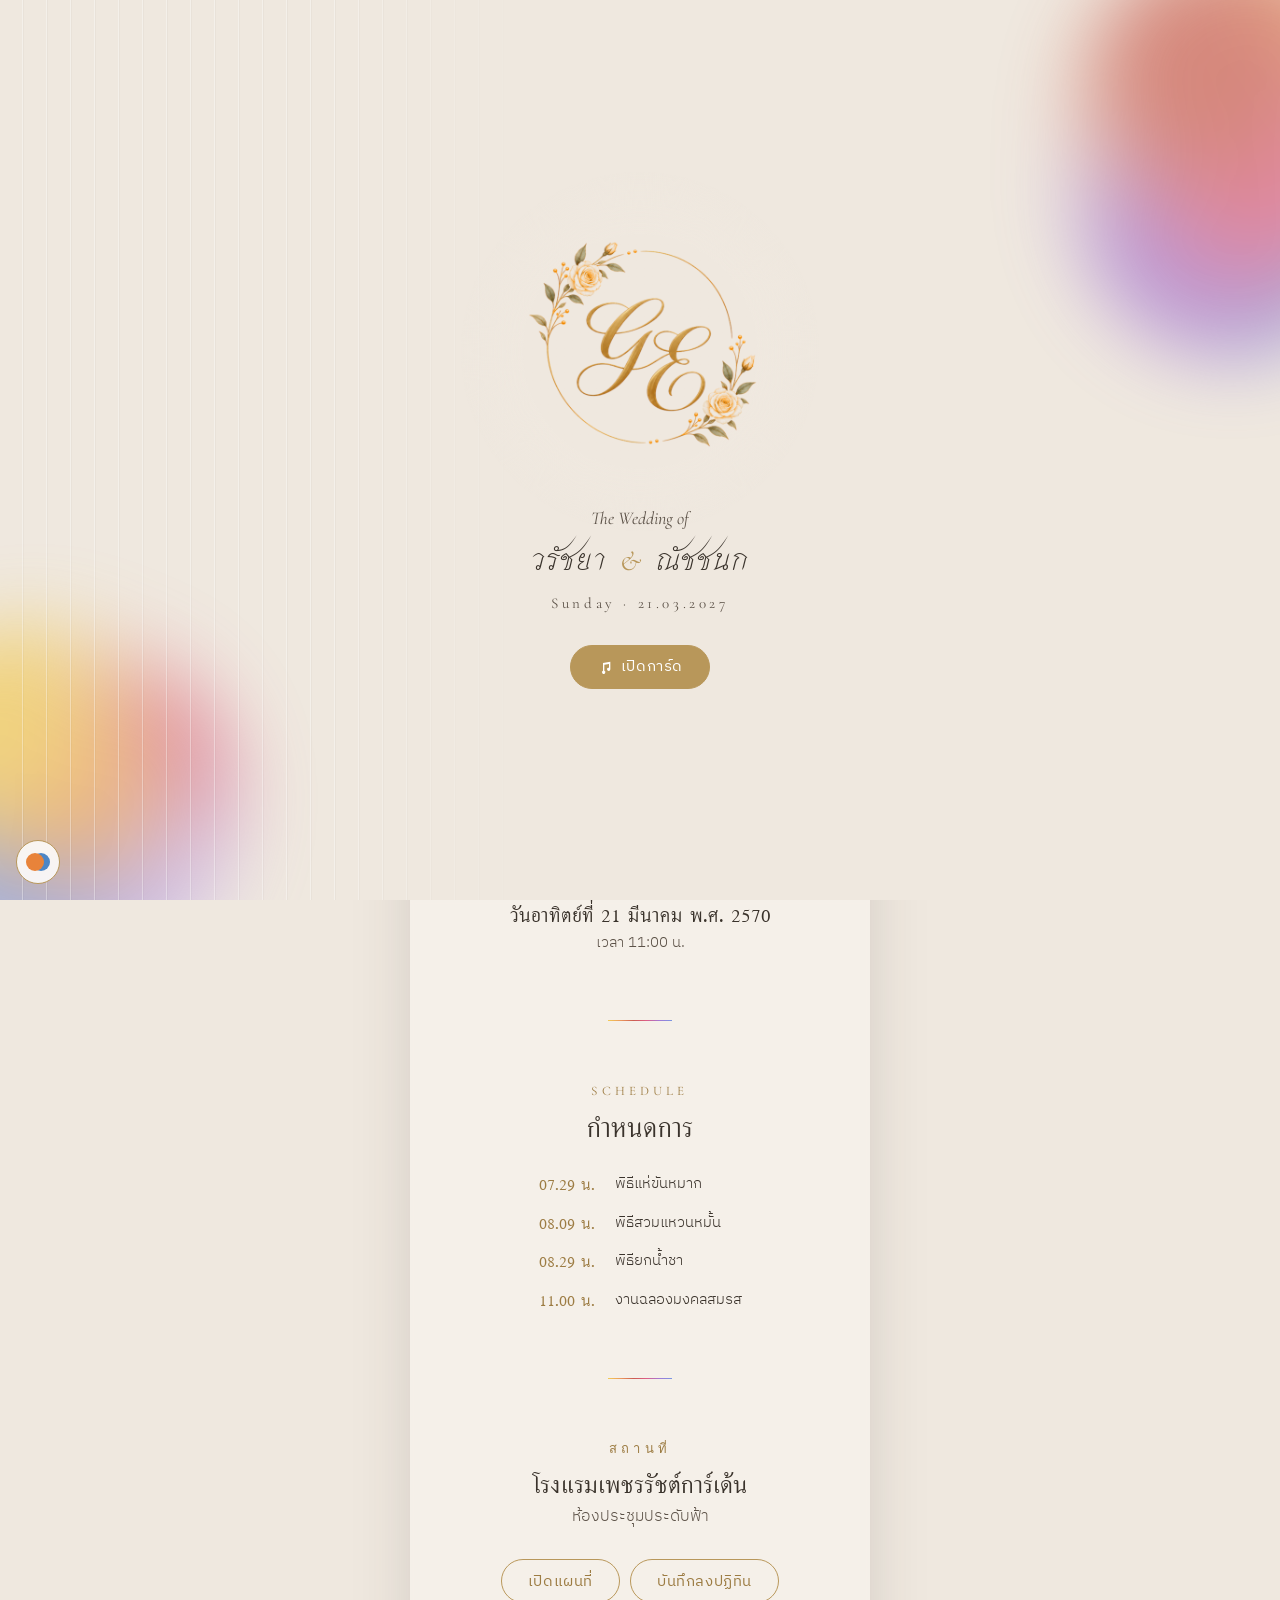
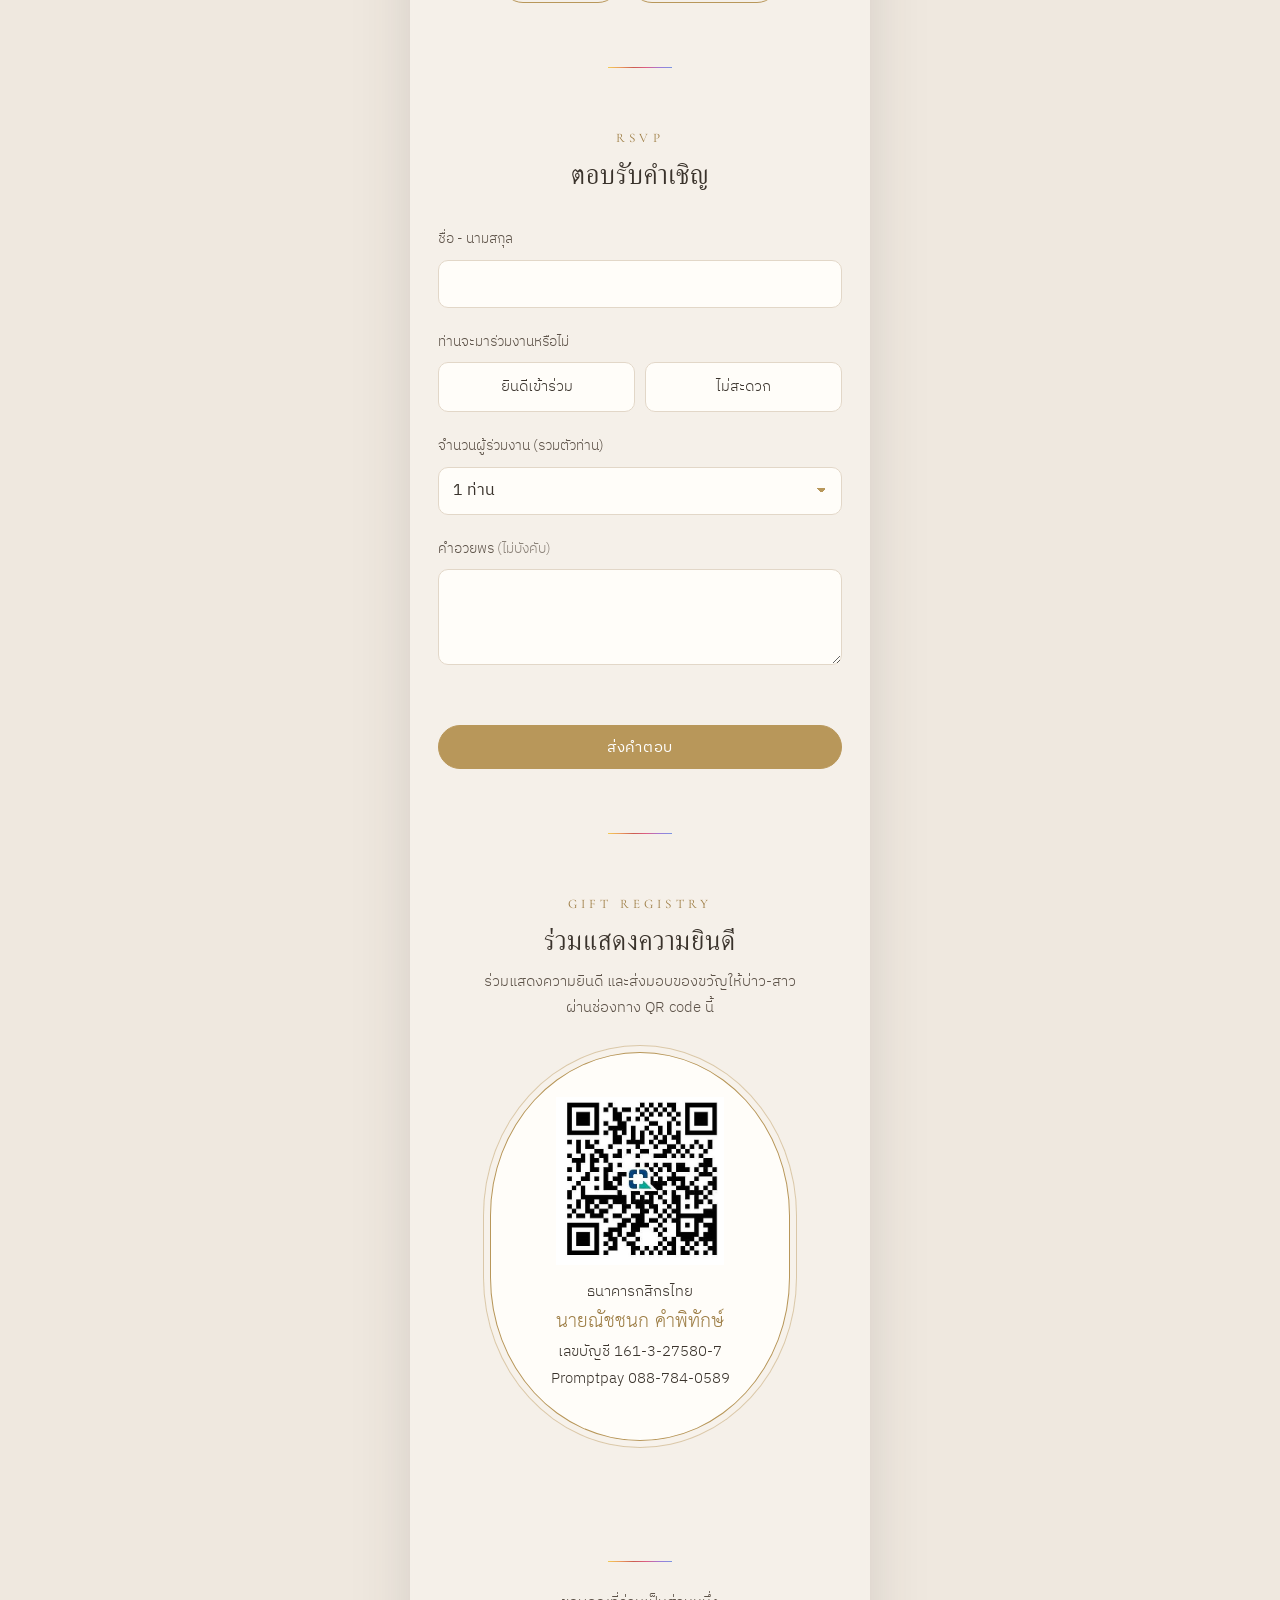
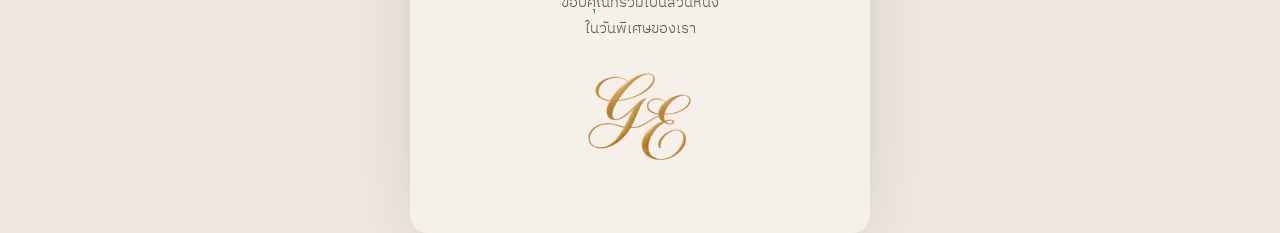
==== commit e083bdc9: "Music: 5s fade-in to 80% volume, music note on the open-card button Co-Authored-By: Claude Opus 5.5 " ====
--- a/index.html
+++ b/index.html
@@ -46,7 +46,10 @@
       <p class="eyebrow">The Wedding of</p>
       <h1 class="cover-names"><span data-bind="bride.th"></span> <i>&amp;</i> <span data-bind="groom.th"></span></h1>
       <p class="cover-date" data-bind="dateTextEn"></p>
-      <button id="open" class="btn btn-solid">เปิดการ์ด</button>
+      <button id="open" class="btn btn-solid btn-music">
+        <svg viewBox="0 0 24 24" width="16" height="16" aria-hidden="true"><path fill="currentColor" d="M9 17.5V6l11-2v11.5a2.5 2.5 0 1 1-2-2.45V7.4l-7 1.27v8.83A2.5 2.5 0 1 1 9 17.5Z"/></svg>
+        เปิดการ์ด
+      </button>
     </div>
   </section>
 
--- a/style.css
+++ b/style.css
@@ -14,7 +14,7 @@
   --c-purple: #8E5BD0;
   --c-lavender: #B79CF0;
   --c-blue: #5B7FE0;
-  --c-green: #A8D8B0;
+  --c-green: #3FA66B;
 
   --serif-th: "Kinnari", serif;
   --names-th: "Laksaman", "Kinnari", serif;
@@ -141,6 +141,7 @@
 .btn-line { background: transparent; color: var(--gold-deep); border: 1px solid var(--gold); }
 .btn-line:hover { background: var(--gold); color: #fff; }
 .btn-wide { width: 100%; margin-top: 8px; }
+.btn-music { gap: 8px; }
 .btn:focus-visible, input:focus-visible, select:focus-visible, textarea:focus-visible {
   outline: 2px solid var(--c-lavender); outline-offset: 2px;
 }
--- a/theme-sky.css
+++ b/theme-sky.css
@@ -24,6 +24,16 @@
   --c-green: #CFE3F7;
 }
 .sky body { background: var(--linen); }
+/* the big palette dots under the names use the orange version's colours, ordered pink -> yellow -> green -> blue -> purple;
+   the small dots and the glows keep the sky colours above */
+.sky .dots:not(.dots-sm) i:nth-child(1) { background: #D63A6E; } /* pink */
+.sky .dots:not(.dots-sm) i:nth-child(2) { background: #C0392B; } /* red */
+.sky .dots:not(.dots-sm) i:nth-child(3) { background: #E8833A; } /* orange */
+.sky .dots:not(.dots-sm) i:nth-child(4) { background: #F2C230; } /* yellow */
+.sky .dots:not(.dots-sm) i:nth-child(5) { background: #3FA66B; } /* green */
+.sky .dots:not(.dots-sm) i:nth-child(6) { background: #5B7FE0; } /* blue */
+.sky .dots:not(.dots-sm) i:nth-child(7) { background: #B79CF0; } /* lavender */
+.sky .dots:not(.dots-sm) i:nth-child(8) { background: #8E5BD0; } /* purple */
 
 /* ---------- cover ---------- */
 /* footer letters tinted denim blue; the cover monogram swaps to assets/logo-cool.png (blue, green leaves) in script.js */
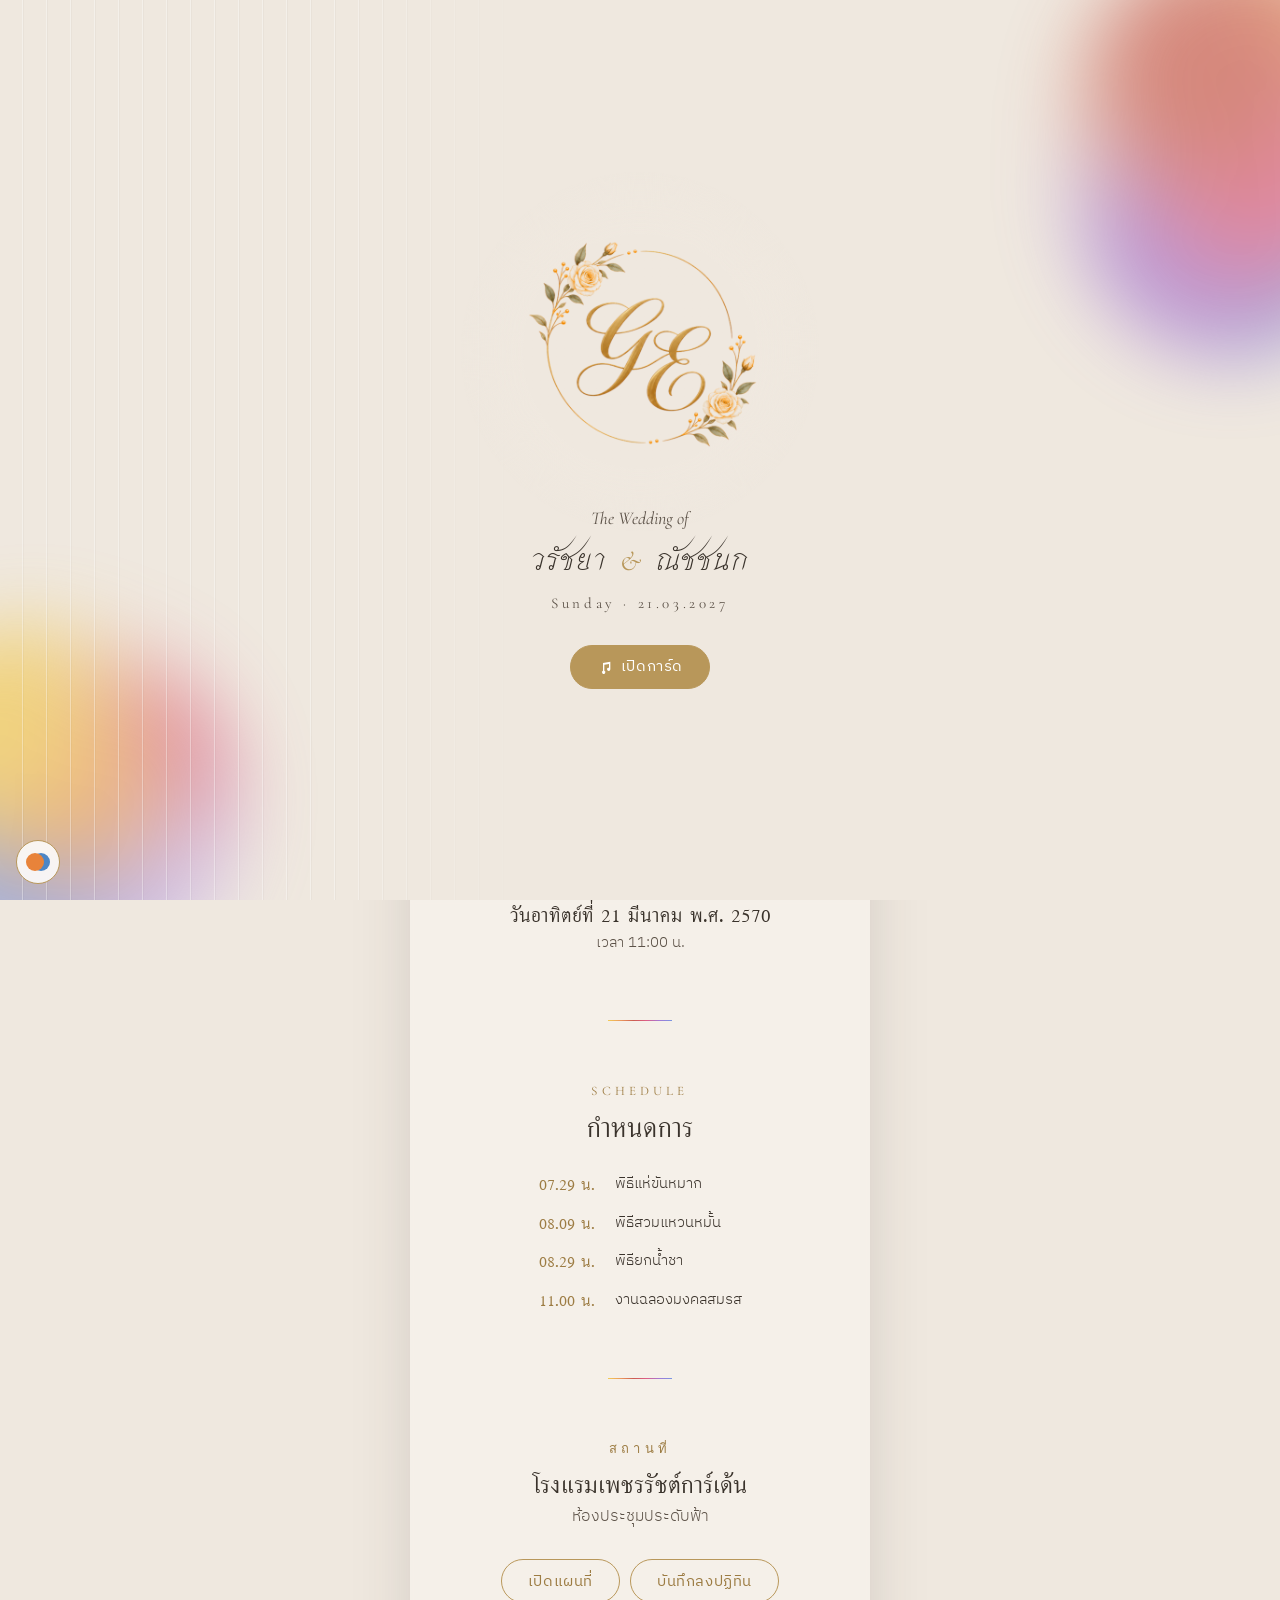
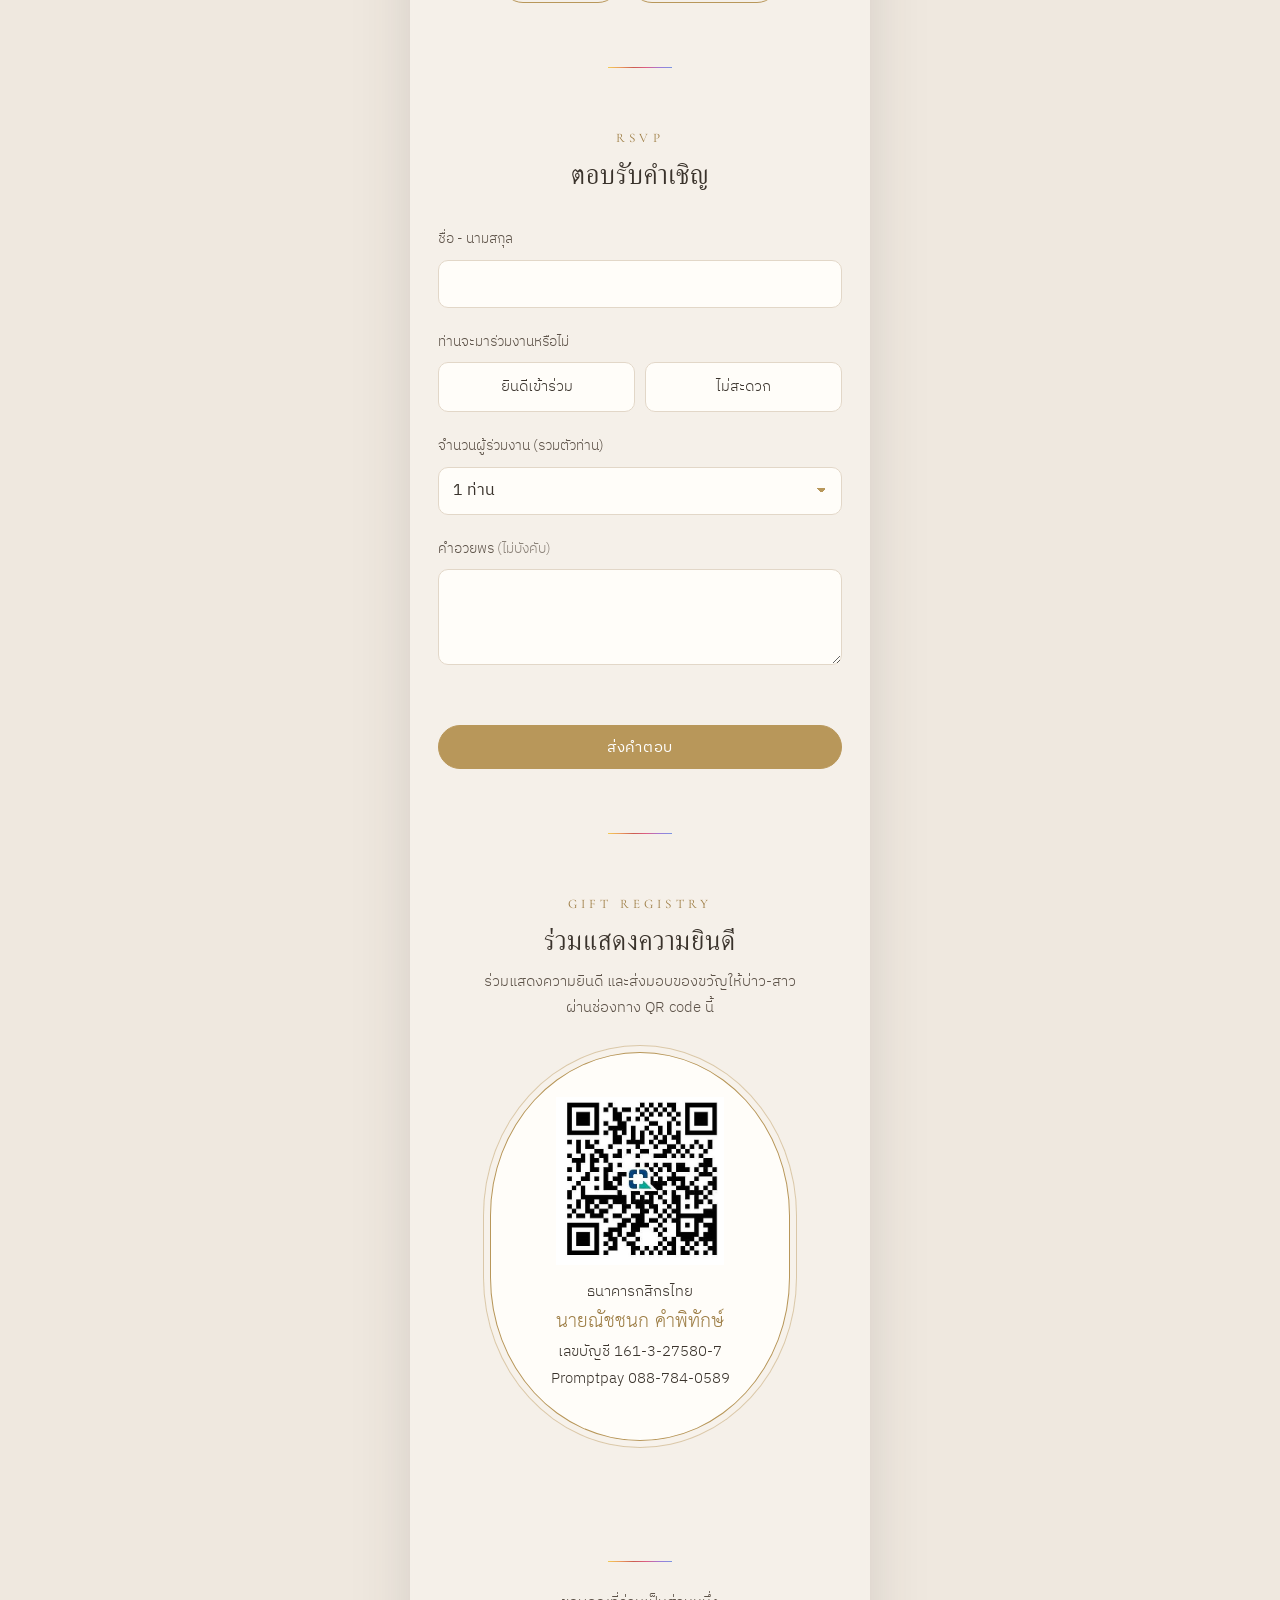
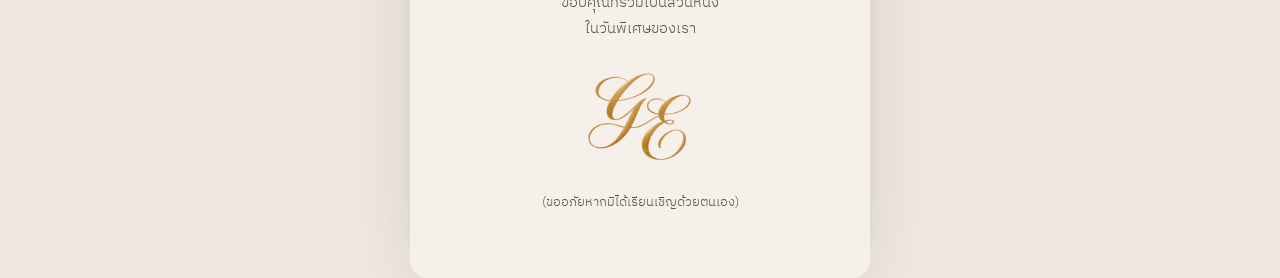
==== commit 4cb89a82: "Music: 10s fade-in to 60% volume; apology line at the end of the card Co-Authored-By: Claude Opus 5." ====
--- a/index.html
+++ b/index.html
@@ -186,6 +186,7 @@
       <p data-bind="footer"></p>
       <img class="logo logo-footer" src="assets/logo-letters.png" alt="" hidden>
       <div class="monogram monogram-xs" aria-hidden="true"><span data-mono="0"></span><span data-mono="1"></span></div>
+      <p class="footer-note">(ขออภัยหากมิได้เรียนเชิญด้วยตนเอง)</p>
     </footer>
   </main>
 
--- a/style.css
+++ b/style.css
@@ -191,10 +191,12 @@
   margin-bottom: 10px;
 }
 .cover-names {
-  font: 400 34px/1.3 "Srisakdi", var(--names-th); /* Srisakdi (Google Fonts, OFL): decorative traditional Thai */
+  font: 400 clamp(24px, 8.6vw, 34px)/1.3 "Srisakdi", var(--names-th); /* Srisakdi (Google Fonts, OFL): decorative traditional Thai */
   letter-spacing: .02em;
 }
-.cover-names i { font: italic 400 28px var(--serif-en); color: var(--gold); padding: 0 4px; }
+/* Thai has no spaces, so some browsers' word breakers split a name (ณัช|ชนก): keep each name whole */
+.cover-names span { white-space: nowrap; }
+.cover-names i { font: italic 400 .82em var(--serif-en); color: var(--gold); padding: 0 4px; }
 .cover-date {
   font: 400 15px/1 var(--serif-en);
   letter-spacing: .24em;
@@ -388,6 +390,7 @@
   -webkit-mask-image: none; mask-image: none;
 }
 .footer .logo[hidden] { display: none; }
+.footer .footer-note { font-size: 13px; margin-top: 22px; }
 
 /* theme toggle: two half-dots, orange and blue; the current one sits in front */
 .theme-toggle {
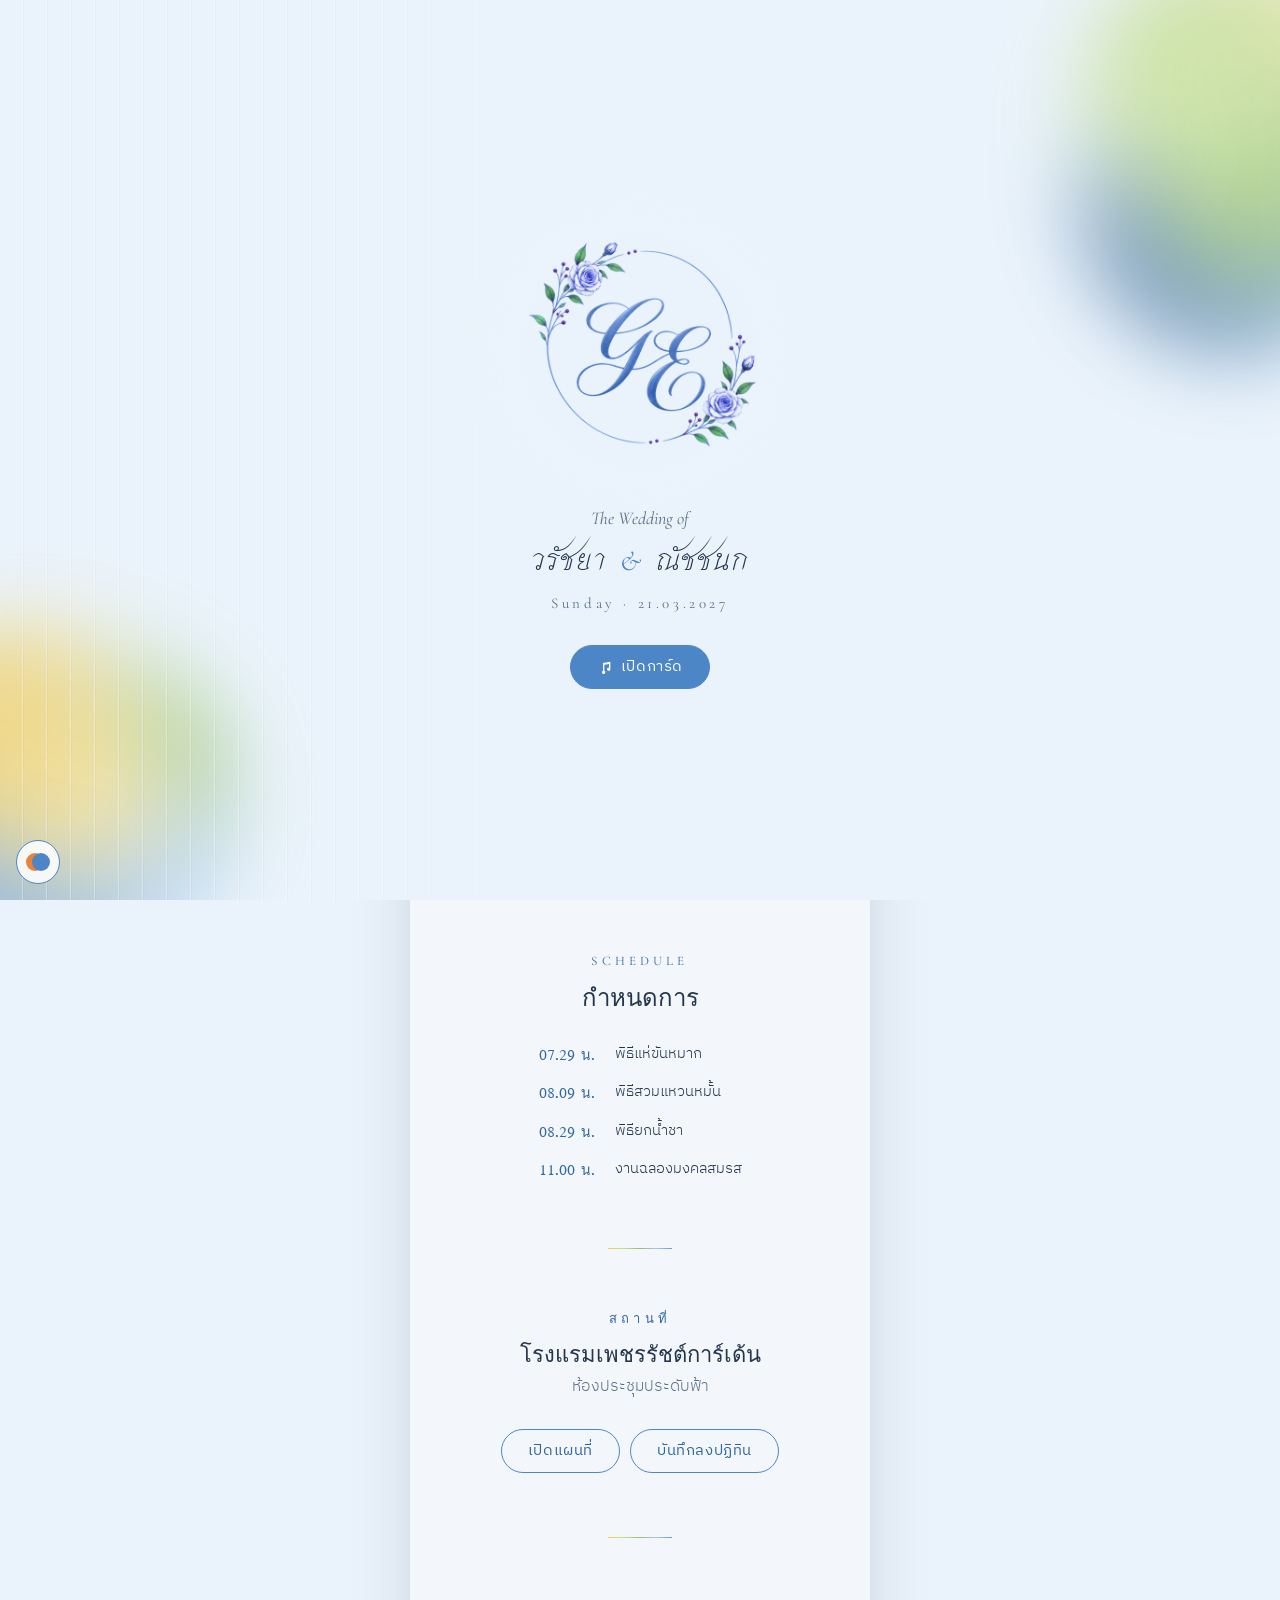
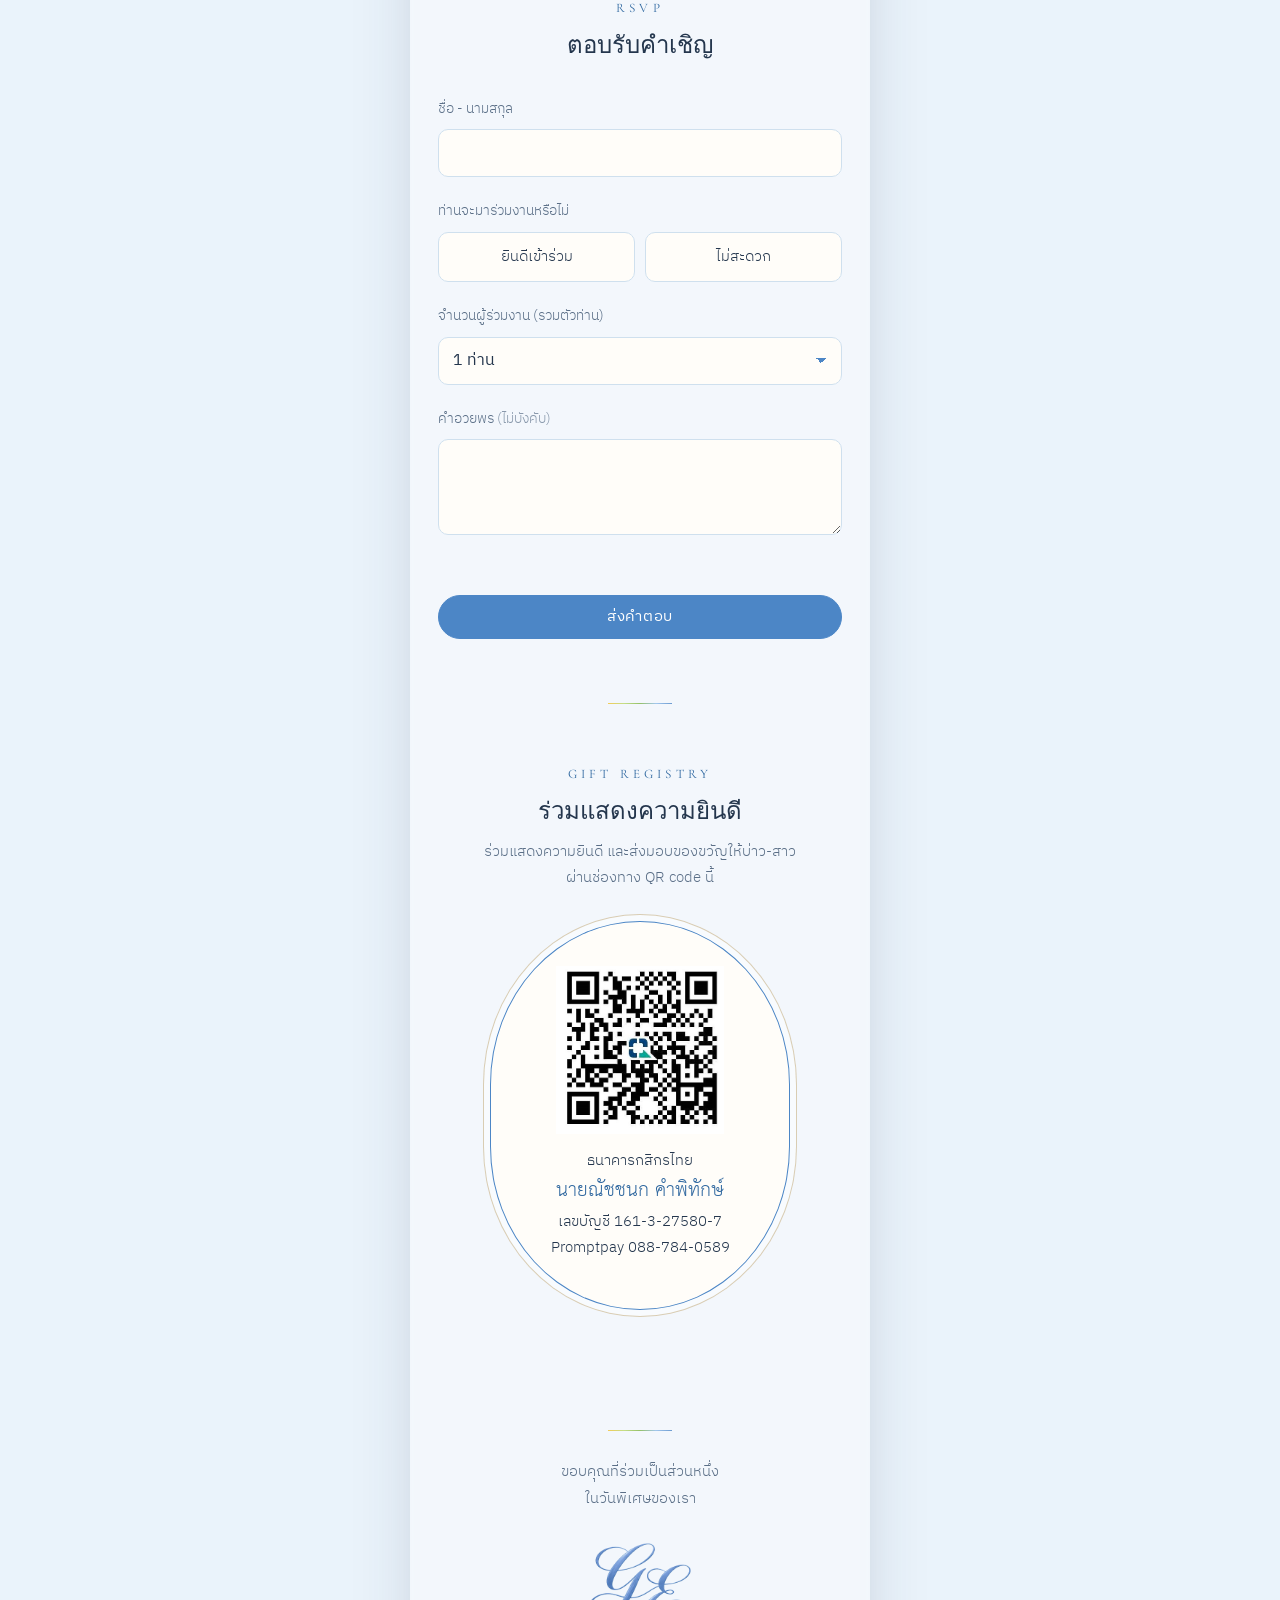
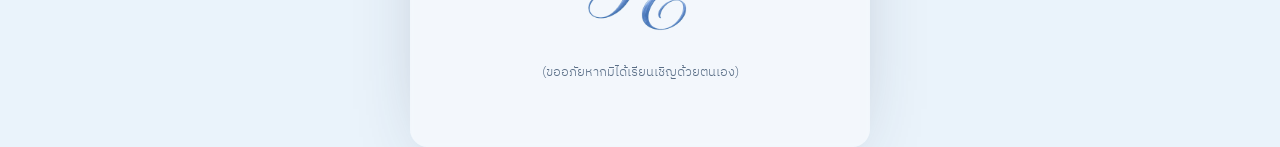
==== commit 4f55c702: "Match the web card's fonts to the print card The printable 5x7 cards grew their own type scheme whil" ====
--- a/index.html
+++ b/index.html
@@ -16,7 +16,7 @@
 
   <link rel="preconnect" href="https://fonts.googleapis.com">
   <link rel="preconnect" href="https://fonts.gstatic.com" crossorigin>
-  <link href="https://fonts.googleapis.com/css2?family=Cormorant+Garamond:ital,wght@0,400;0,500;1,400&family=IBM+Plex+Sans+Thai:wght@300;400;500&family=Srisakdi&family=Hurricane&display=swap" rel="stylesheet">
+  <link href="https://fonts.googleapis.com/css2?family=Cormorant+Garamond:ital,wght@0,400;0,500;1,400&family=IBM+Plex+Sans+Thai:wght@300;400;500&family=Srisakdi&display=swap" rel="stylesheet">
   <link rel="stylesheet" href="style.css">
   <link rel="stylesheet" href="theme-orange.css">
   <link rel="stylesheet" href="theme-sky.css">
@@ -80,11 +80,9 @@
       <p class="invite" data-bind="invite"></p>
 
       <div class="names">
-        <h2 class="name-th" data-bind="bride.full"></h2>
-        <p class="name-en" data-bind="bride.en"></p>
+        <h2 class="name-th"><span data-bind="bride.full"></span> <span class="name-en" data-bind="bride.en"></span></h2>
         <span class="amp">&amp;</span>
-        <p class="name-en" data-bind="groom.en"></p>
-        <h2 class="name-th" data-bind="groom.full"></h2>
+        <h2 class="name-th"><span data-bind="groom.full"></span> <span class="name-en" data-bind="groom.en"></span></h2>
       </div>
 
       <div class="dots" aria-hidden="true">
--- a/style.css
+++ b/style.css
@@ -16,7 +16,7 @@
   --c-blue: #5B7FE0;
   --c-green: #3FA66B;
 
-  --serif-th: "Kinnari", serif;
+  --serif-th: "Kinnari", serif;   /* now only the schedule times, for their lining numerals */
   --names-th: "Laksaman", "Kinnari", serif;
   --sans-th: "IBM Plex Sans Thai", system-ui, sans-serif;
   --serif-en: "Cormorant Garamond", Georgia, serif;
@@ -265,29 +265,26 @@
 }
 .parents-and {
   grid-column: 2; grid-row: 1 / 3;
-  font: 400 13px/1.9 var(--names-th); /* same colour as the parents' names */
+  font: 400 clamp(12px, 3.5vw, 15px)/1.9 var(--names-th); /* same size and colour as the parents' names */
 }
 .invite {
   white-space: pre-line;
   font-size: 15px; color: var(--muted);
   margin-bottom: 26px;
 }
-.name-th { font: 500 27px/1.45 var(--names-th); }
-/* nicknames (Earth, Great): Hurricane (Google Fonts, OFL), a calm brush signature */
-.name-en {
-  font: 400 52px/1.1 "Hurricane", var(--serif-en); /* Hurricane draws small, so a bigger size */
-  color: var(--gold-deep);
-}
-/* small gap between each nickname and its Thai full name (Earth sits below, Great above) */
-.name-th + .name-en { margin-top: 8px; }
-.name-en + .name-th { margin-top: 8px; }
+/* shrinks on narrow phones so the name and its bracketed nickname stay on one line */
+.name-th { font: 500 clamp(21px, 6.7vw, 27px)/1.45 var(--names-th); }
+/* nickname follows its Thai name in brackets, in the same face and colour */
+.name-en { font: inherit; color: inherit; }
+.name-en::before { content: "("; }
+.name-en::after { content: ")"; }
 .amp {
   display: block;
   font: italic 400 34px/1 var(--serif-en);
-  color: var(--gold-deep); /* same as Earth / Great */
+  color: var(--gold-deep); /* the one accent left in the names block */
   margin: 14px 0 10px;
 }
-.date-th { font: 500 18px/1.6 var(--serif-th); }
+.date-th { font: 500 18px/1.6 var(--sans-th); }
 .time-th { color: var(--muted); font-size: 15px; }
 
 /* schedule */
@@ -304,7 +301,7 @@
 .schedule-list dd { margin: 0; font-size: 15px; line-height: 1.9; }
 
 /* venue */
-.venue-name { font: 500 22px/1.5 var(--serif-th); }
+.venue-name { font: 500 22px/1.5 var(--sans-th); }
 .venue-room { color: var(--muted); margin-top: 2px; }
 .actions { display: flex; gap: 10px; justify-content: center; flex-wrap: wrap; margin-top: 28px; }
 .cal-menu {
@@ -314,7 +311,7 @@
 .cal-menu a { color: var(--gold-deep); text-underline-offset: 3px; }
 
 /* rsvp */
-.section-title { font: 500 24px/1.5 var(--serif-th); }
+.section-title { font: 500 24px/1.5 var(--sans-th); }
 .rsvp .section-title { margin-bottom: 34px; } /* space before the form */
 form { text-align: left; }
 .field { display: block; border: 0; padding: 0; margin: 0 0 22px; }
@@ -356,7 +353,7 @@
 .choice input:focus-visible + span { outline: 2px solid var(--c-lavender); outline-offset: 2px; }
 .error { color: var(--c-red); font-size: 14px; min-height: 1.4em; margin: -6px 0 6px; }
 .thanks, .closed { padding: 10px 0; }
-.thanks-title { font: 500 22px/1.5 var(--serif-th); margin-bottom: 6px; }
+.thanks-title { font: 500 22px/1.5 var(--sans-th); margin-bottom: 6px; }
 #thanksMsg { color: var(--muted); }
 .closed {
   margin-top: 8px; padding: 18px;
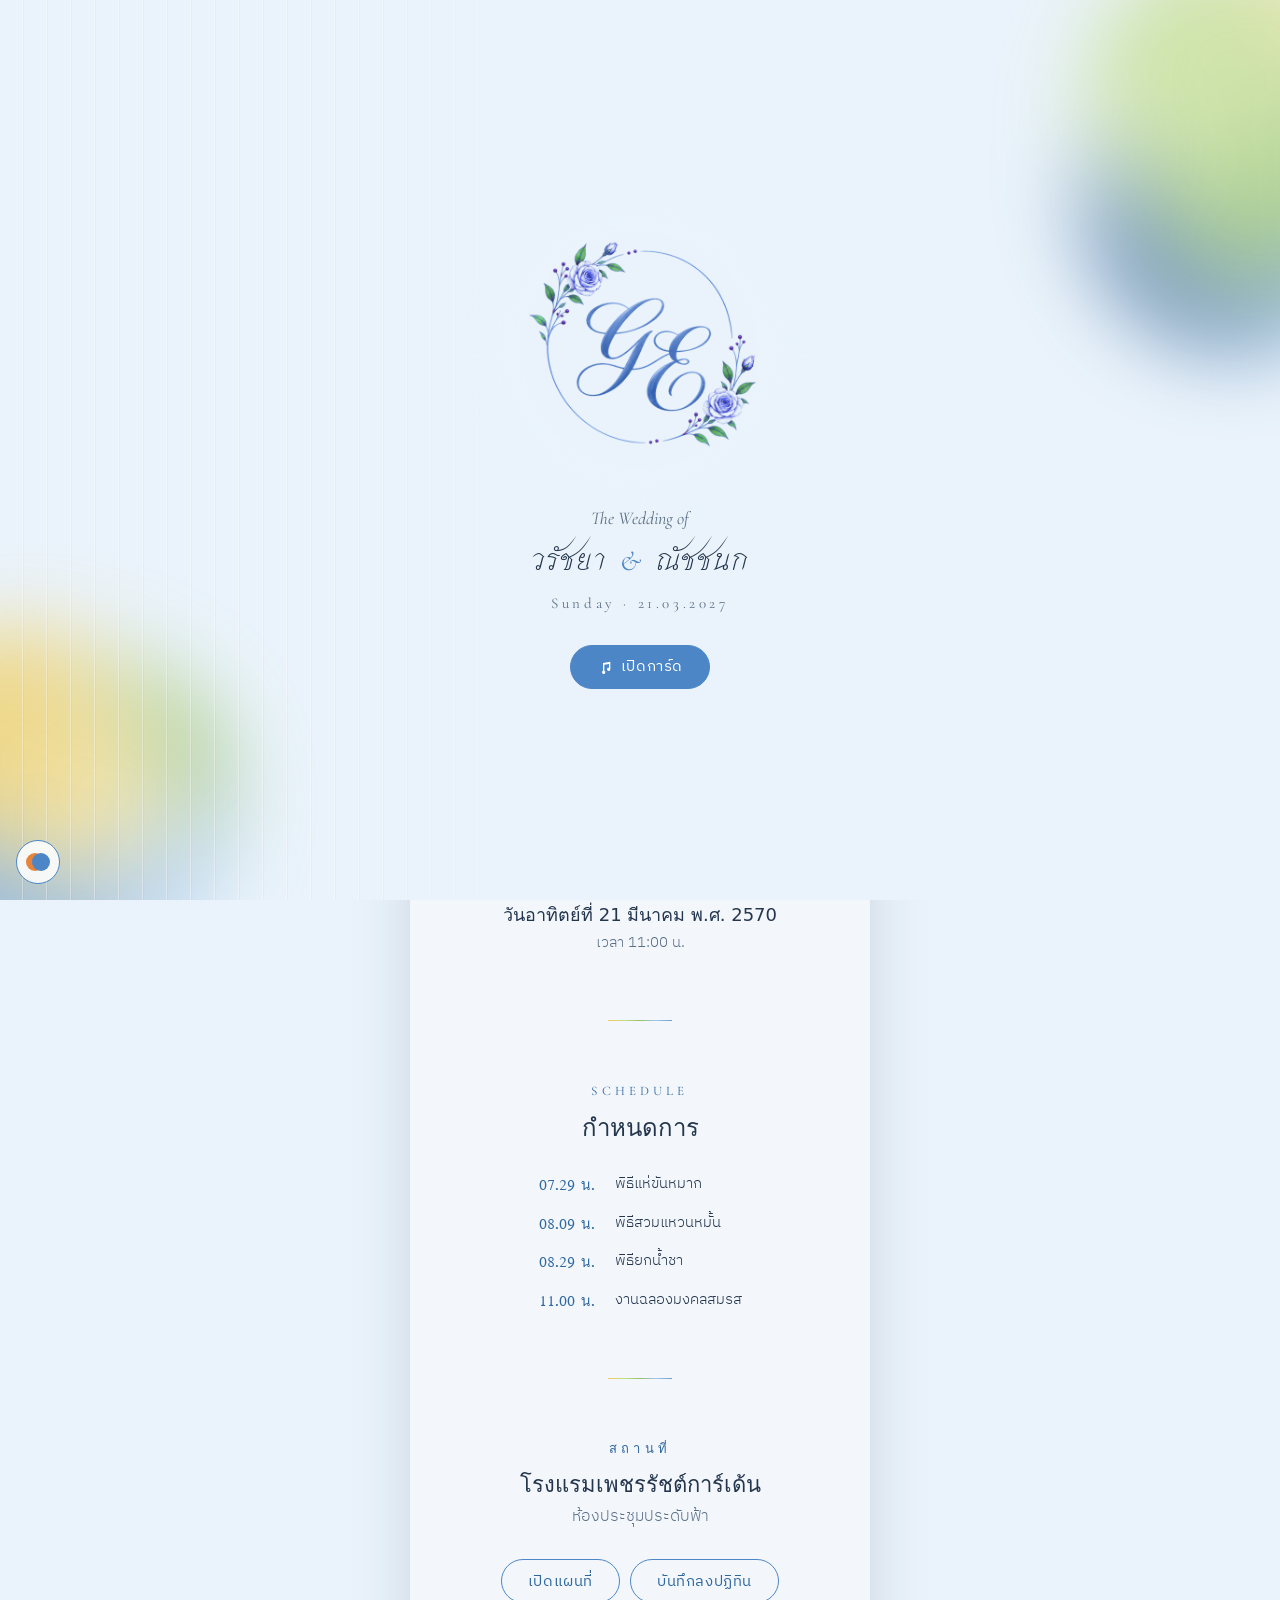
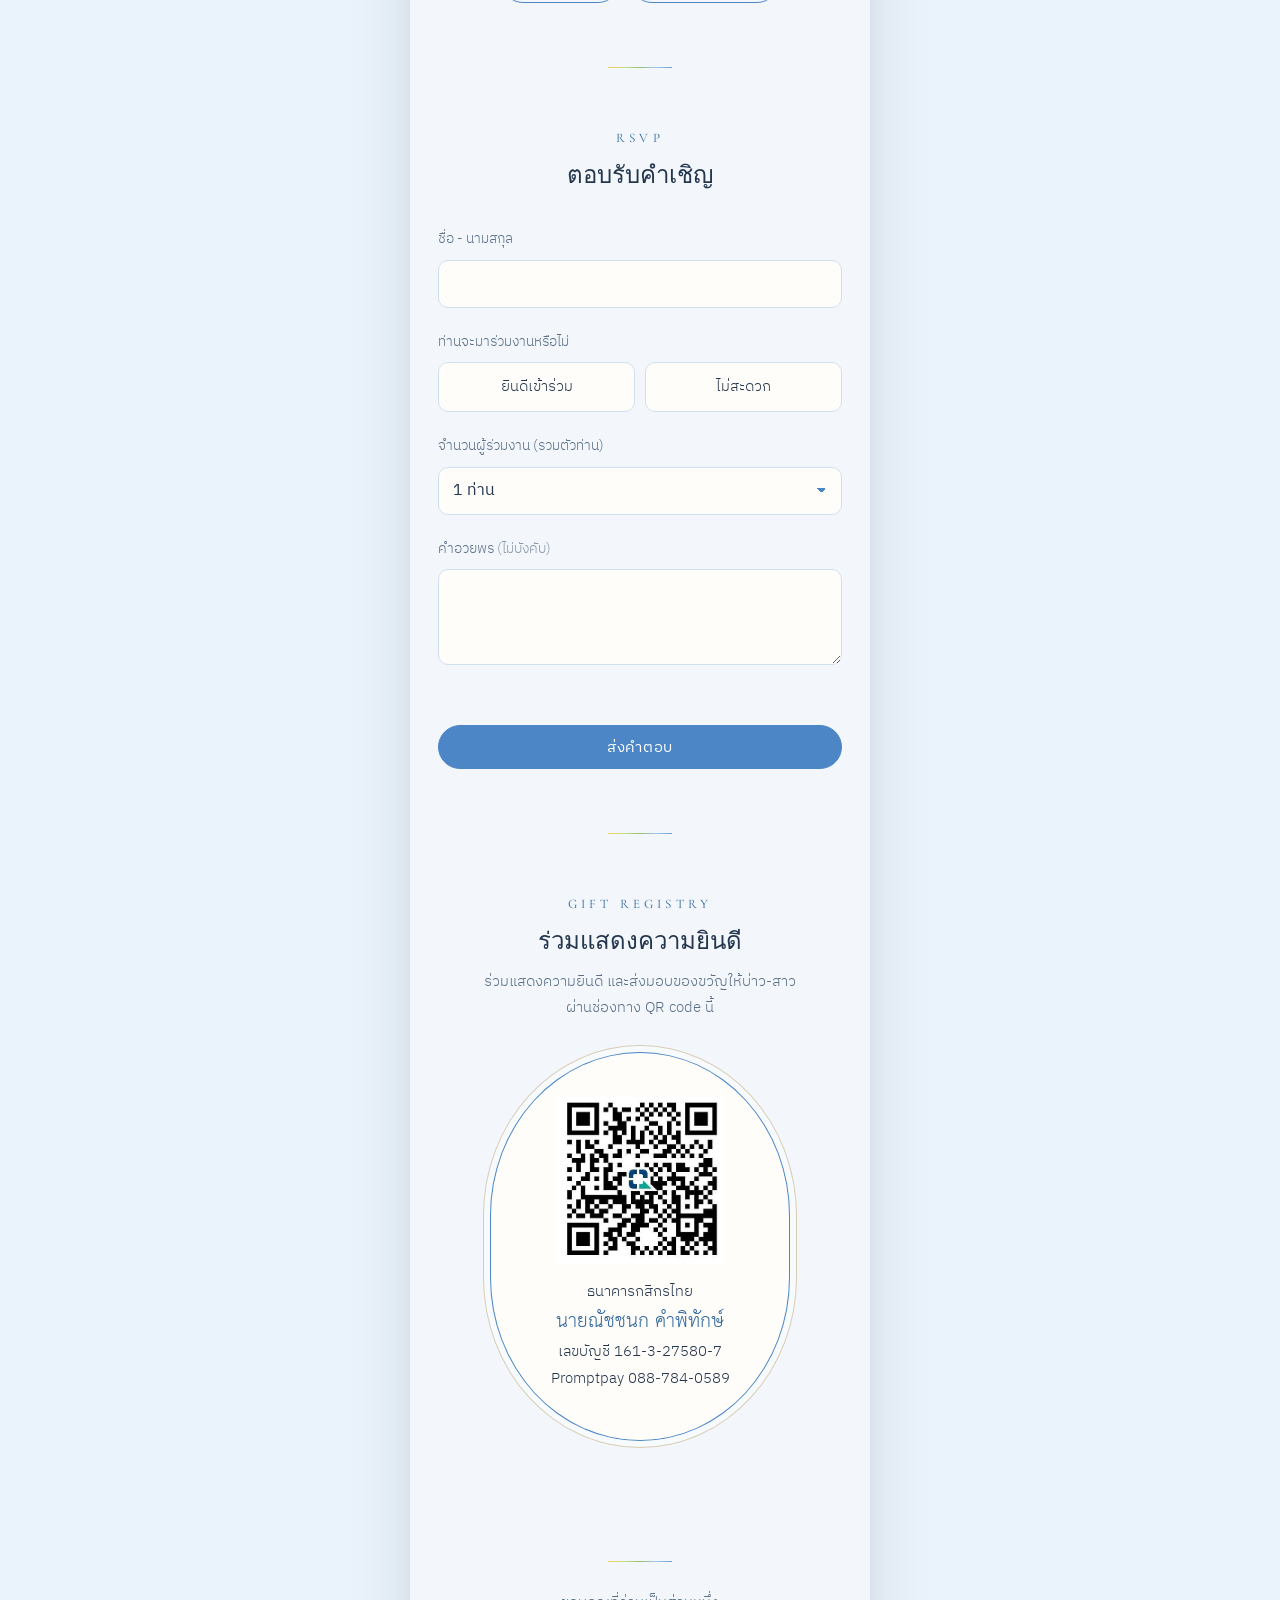
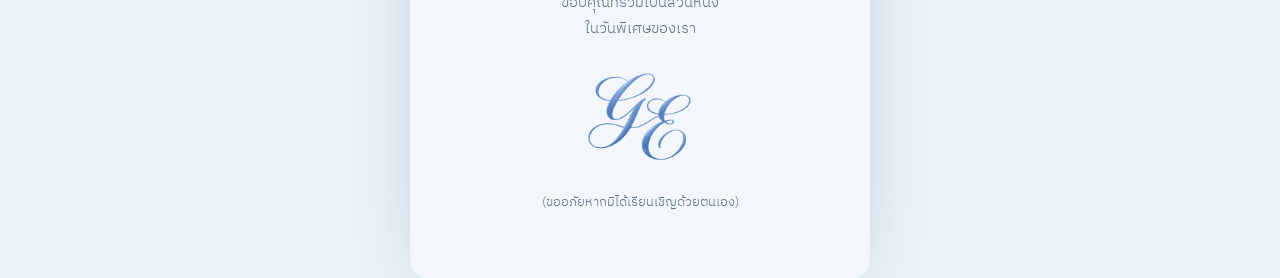
==== commit 1cb22f01: "Revert the web card's nicknames to the Hurricane lines Earth and Great go back to their own lines ab" ====
--- a/index.html
+++ b/index.html
@@ -16,7 +16,7 @@
 
   <link rel="preconnect" href="https://fonts.googleapis.com">
   <link rel="preconnect" href="https://fonts.gstatic.com" crossorigin>
-  <link href="https://fonts.googleapis.com/css2?family=Cormorant+Garamond:ital,wght@0,400;0,500;1,400&family=IBM+Plex+Sans+Thai:wght@300;400;500&family=Srisakdi&display=swap" rel="stylesheet">
+  <link href="https://fonts.googleapis.com/css2?family=Cormorant+Garamond:ital,wght@0,400;0,500;1,400&family=IBM+Plex+Sans+Thai:wght@300;400;500&family=Srisakdi&family=Hurricane&display=swap" rel="stylesheet">
   <link rel="stylesheet" href="style.css">
   <link rel="stylesheet" href="theme-orange.css">
   <link rel="stylesheet" href="theme-sky.css">
@@ -80,9 +80,11 @@
       <p class="invite" data-bind="invite"></p>
 
       <div class="names">
-        <h2 class="name-th"><span data-bind="bride.full"></span> <span class="name-en" data-bind="bride.en"></span></h2>
+        <h2 class="name-th" data-bind="bride.full"></h2>
+        <p class="name-en" data-bind="bride.en"></p>
         <span class="amp">&amp;</span>
-        <h2 class="name-th"><span data-bind="groom.full"></span> <span class="name-en" data-bind="groom.en"></span></h2>
+        <p class="name-en" data-bind="groom.en"></p>
+        <h2 class="name-th" data-bind="groom.full"></h2>
       </div>
 
       <div class="dots" aria-hidden="true">
--- a/style.css
+++ b/style.css
@@ -272,16 +272,19 @@
   font-size: 15px; color: var(--muted);
   margin-bottom: 26px;
 }
-/* shrinks on narrow phones so the name and its bracketed nickname stay on one line */
-.name-th { font: 500 clamp(21px, 6.7vw, 27px)/1.45 var(--names-th); }
-/* nickname follows its Thai name in brackets, in the same face and colour */
-.name-en { font: inherit; color: inherit; }
-.name-en::before { content: "("; }
-.name-en::after { content: ")"; }
+.name-th { font: 500 27px/1.45 var(--names-th); }
+/* nicknames (Earth, Great): Hurricane (Google Fonts, OFL), a calm brush signature */
+.name-en {
+  font: 400 52px/1.1 "Hurricane", var(--serif-en); /* Hurricane draws small, so a bigger size */
+  color: var(--gold-deep);
+}
+/* small gap between each nickname and its Thai full name (Earth sits below, Great above) */
+.name-th + .name-en { margin-top: 8px; }
+.name-en + .name-th { margin-top: 8px; }
 .amp {
   display: block;
   font: italic 400 34px/1 var(--serif-en);
-  color: var(--gold-deep); /* the one accent left in the names block */
+  color: var(--gold-deep); /* same as Earth / Great */
   margin: 14px 0 10px;
 }
 .date-th { font: 500 18px/1.6 var(--sans-th); }
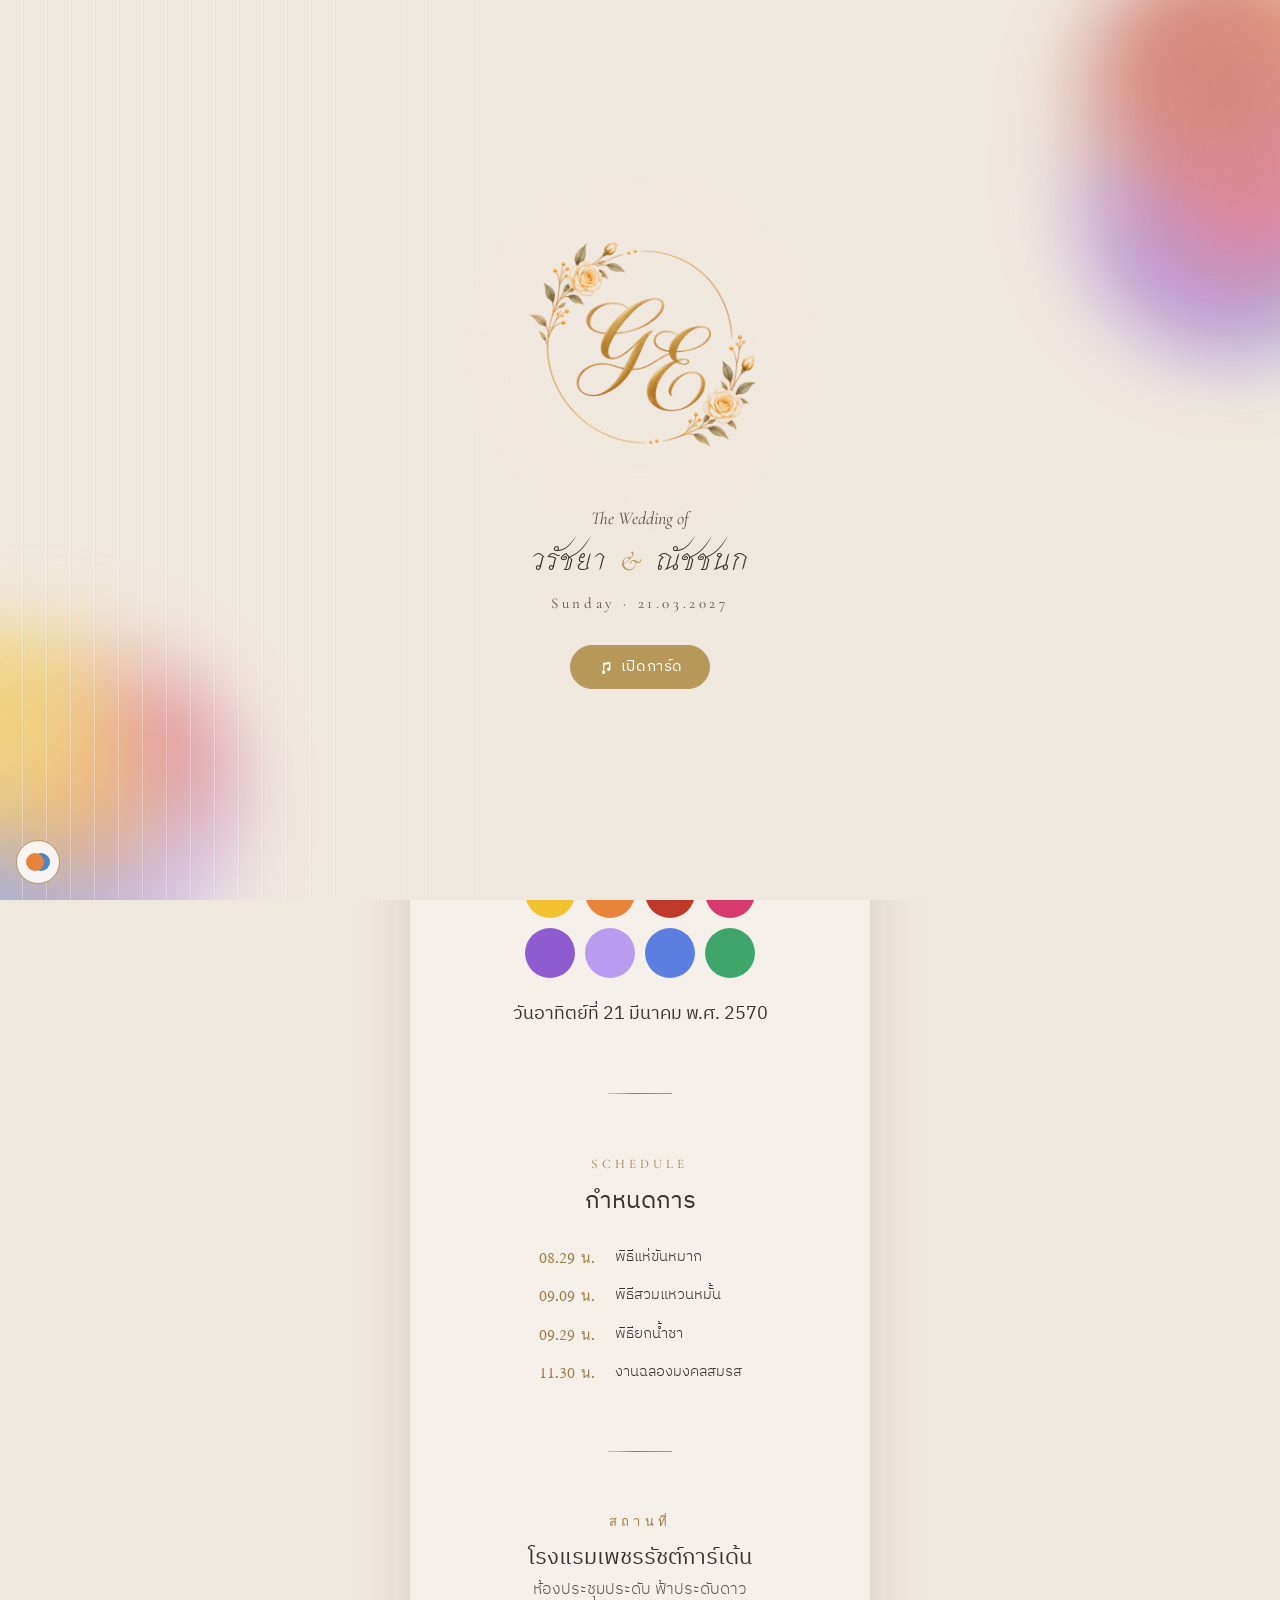
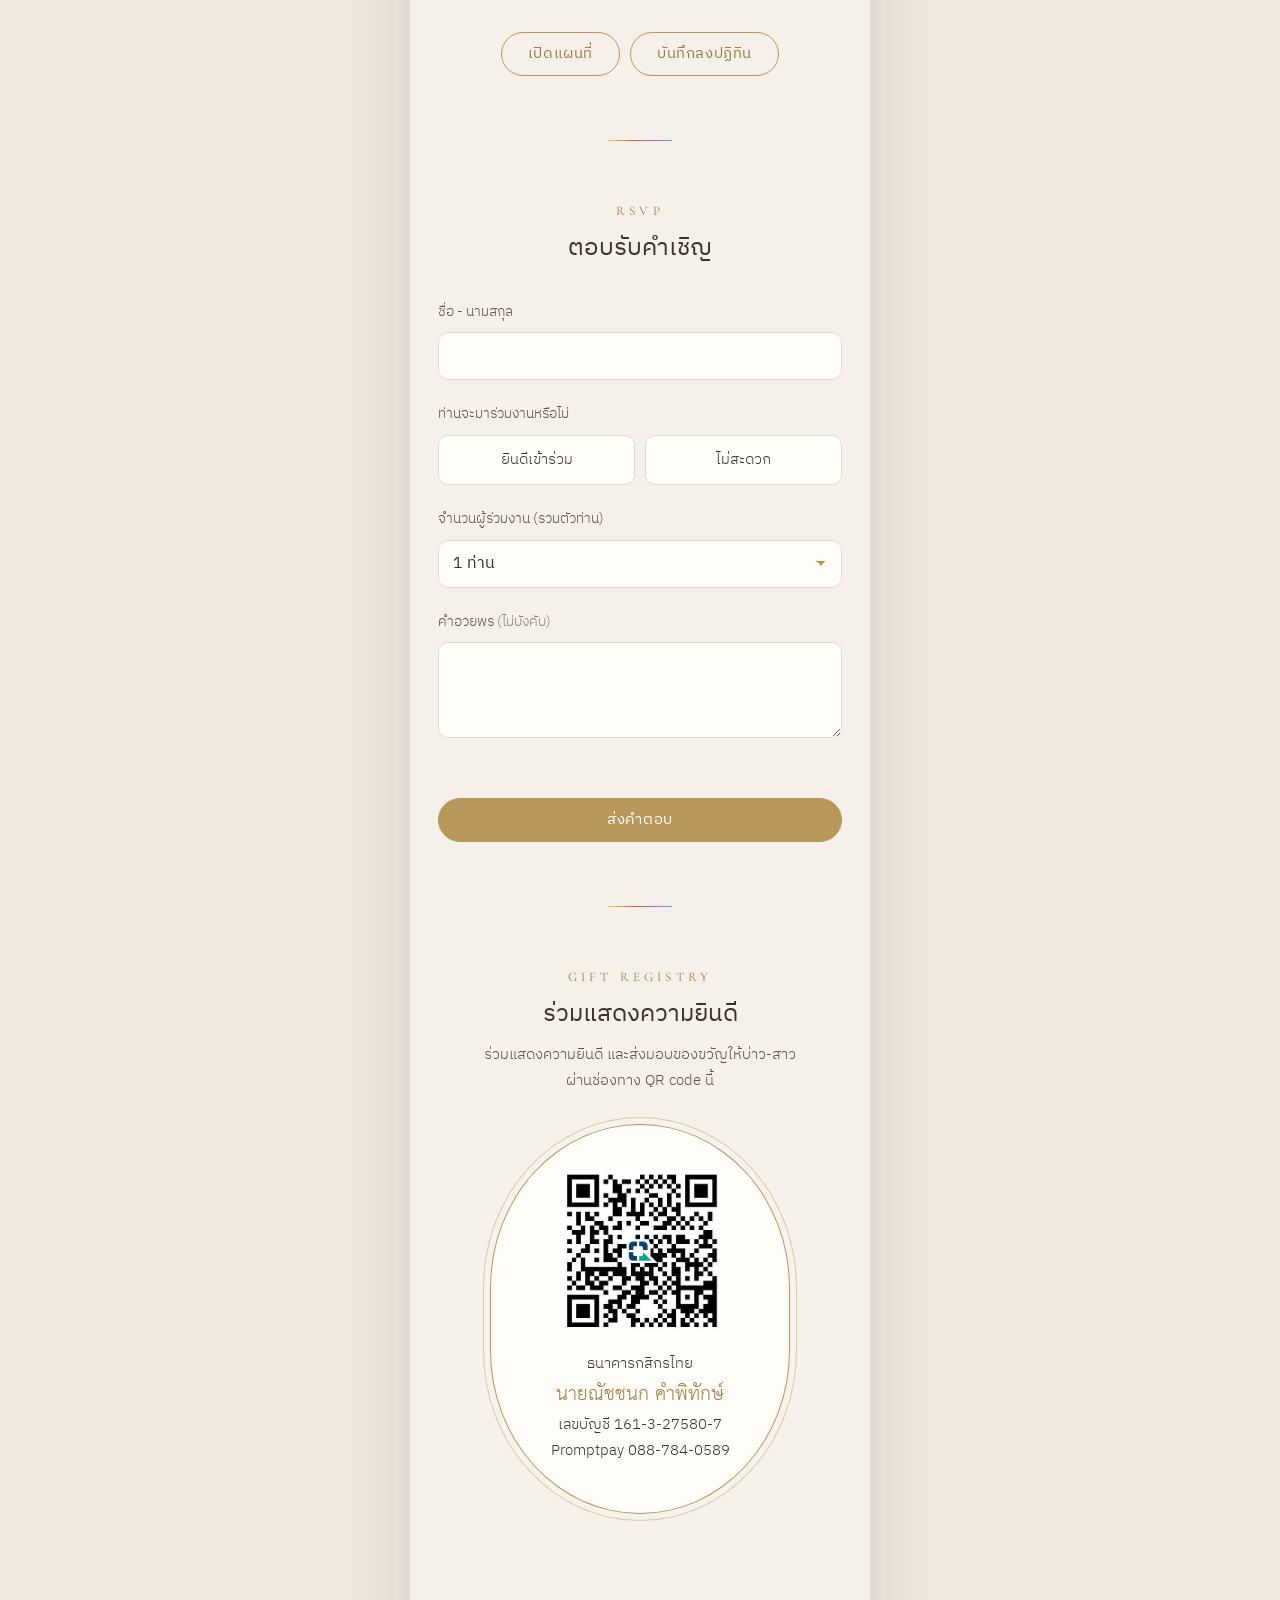
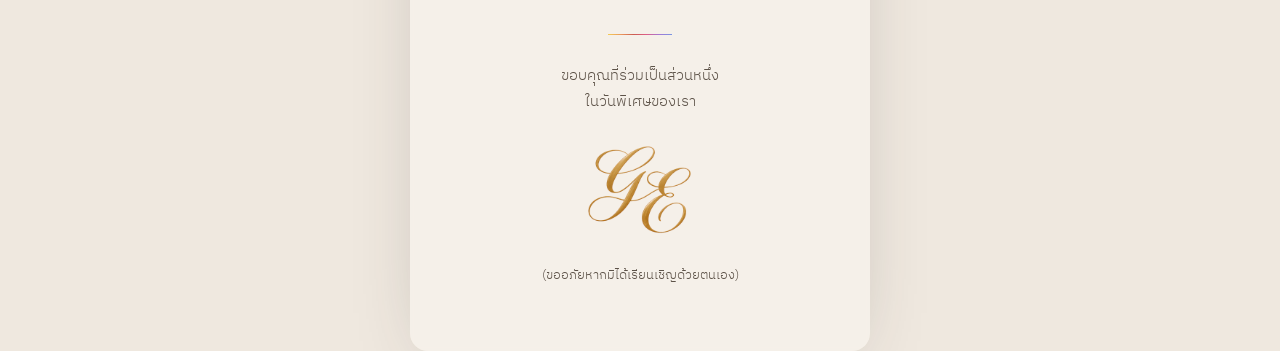
==== commit 61b53299: "Remove invitation time line" ====
--- a/index.html
+++ b/index.html
@@ -92,7 +92,6 @@
       </div>
 
       <p class="date-th" data-bind="dateTextTh"></p>
-      <p class="time-th" data-bind="timeTextTh"></p>
     </section>
 
     <div class="divider" aria-hidden="true"></div>
--- a/style.css
+++ b/style.css
@@ -100,6 +100,11 @@
 
 .dots { display: flex; justify-content: center; gap: 9px; margin: 26px 0 22px; }
 .dots i { width: 11px; height: 11px; border-radius: 50%; display: block; }
+.dots:not(.dots-sm) {
+  display: grid; grid-template-columns: repeat(4, 50px);
+  justify-content: center; gap: 10px;
+}
+.dots:not(.dots-sm) i { width: 50px; height: 50px; }
 .dots i:nth-child(1) { background: var(--c-yellow); }
 .dots i:nth-child(2) { background: var(--c-orange); }
 .dots i:nth-child(3) { background: var(--c-red); }
@@ -269,7 +274,7 @@
 }
 .invite {
   white-space: pre-line;
-  font-size: 15px; color: var(--muted);
+  font-size: 15px; /* --ink, like the parents' names above it */
   margin-bottom: 26px;
 }
 .name-th { font: 500 27px/1.45 var(--names-th); }
@@ -287,8 +292,8 @@
   color: var(--gold-deep); /* same as Earth / Great */
   margin: 14px 0 10px;
 }
-.date-th { font: 500 18px/1.6 var(--sans-th); }
-.time-th { color: var(--muted); font-size: 15px; }
+.date-th { font: 400 18px/1.6 var(--sans-th); }
+.time-th { font-size: 15px; } /* --ink, same as the date above it */
 
 /* schedule */
 .schedule-list {
@@ -304,7 +309,7 @@
 .schedule-list dd { margin: 0; font-size: 15px; line-height: 1.9; }
 
 /* venue */
-.venue-name { font: 500 22px/1.5 var(--sans-th); }
+.venue-name { font: 400 22px/1.5 var(--sans-th); }
 .venue-room { color: var(--muted); margin-top: 2px; }
 .actions { display: flex; gap: 10px; justify-content: center; flex-wrap: wrap; margin-top: 28px; }
 .cal-menu {
@@ -314,7 +319,7 @@
 .cal-menu a { color: var(--gold-deep); text-underline-offset: 3px; }
 
 /* rsvp */
-.section-title { font: 500 24px/1.5 var(--sans-th); }
+.section-title { font: 400 24px/1.5 var(--sans-th); }
 .rsvp .section-title { margin-bottom: 34px; } /* space before the form */
 form { text-align: left; }
 .field { display: block; border: 0; padding: 0; margin: 0 0 22px; }
@@ -356,7 +361,7 @@
 .choice input:focus-visible + span { outline: 2px solid var(--c-lavender); outline-offset: 2px; }
 .error { color: var(--c-red); font-size: 14px; min-height: 1.4em; margin: -6px 0 6px; }
 .thanks, .closed { padding: 10px 0; }
-.thanks-title { font: 500 22px/1.5 var(--sans-th); margin-bottom: 6px; }
+.thanks-title { font: 400 22px/1.5 var(--sans-th); margin-bottom: 6px; }
 #thanksMsg { color: var(--muted); }
 .closed {
   margin-top: 8px; padding: 18px;
--- a/theme-sky.css
+++ b/theme-sky.css
@@ -54,9 +54,8 @@
   .sky .card { border-radius: 18px; box-shadow: 0 30px 80px -40px rgba(36,54,77,.45); }
 }
 
-/* blue version uses the sunny sky photo in the arch (script.js sets the default photo inline) */
-/* zoomed to 130% so it can shift left; framed halfway between centred and fully balanced fingers */
-.sky .arch-photo { background-image: url("assets/hero-sky.jpg") !important; background-size: 130% auto; background-position: 73% 38%; }
+/* Match the orange arch crop: faces above, bouquet through the lower half. */
+.sky .arch-photo { background-image: url("assets/hero-sky.jpg") !important; background-size: 150% auto; background-position: 43% 54%; }
 .sky .arch { box-shadow: inset 0 0 0 1px rgba(76,134,198,.3); }
 .sky .arch::after { border-color: rgba(255,255,255,.75); }
 
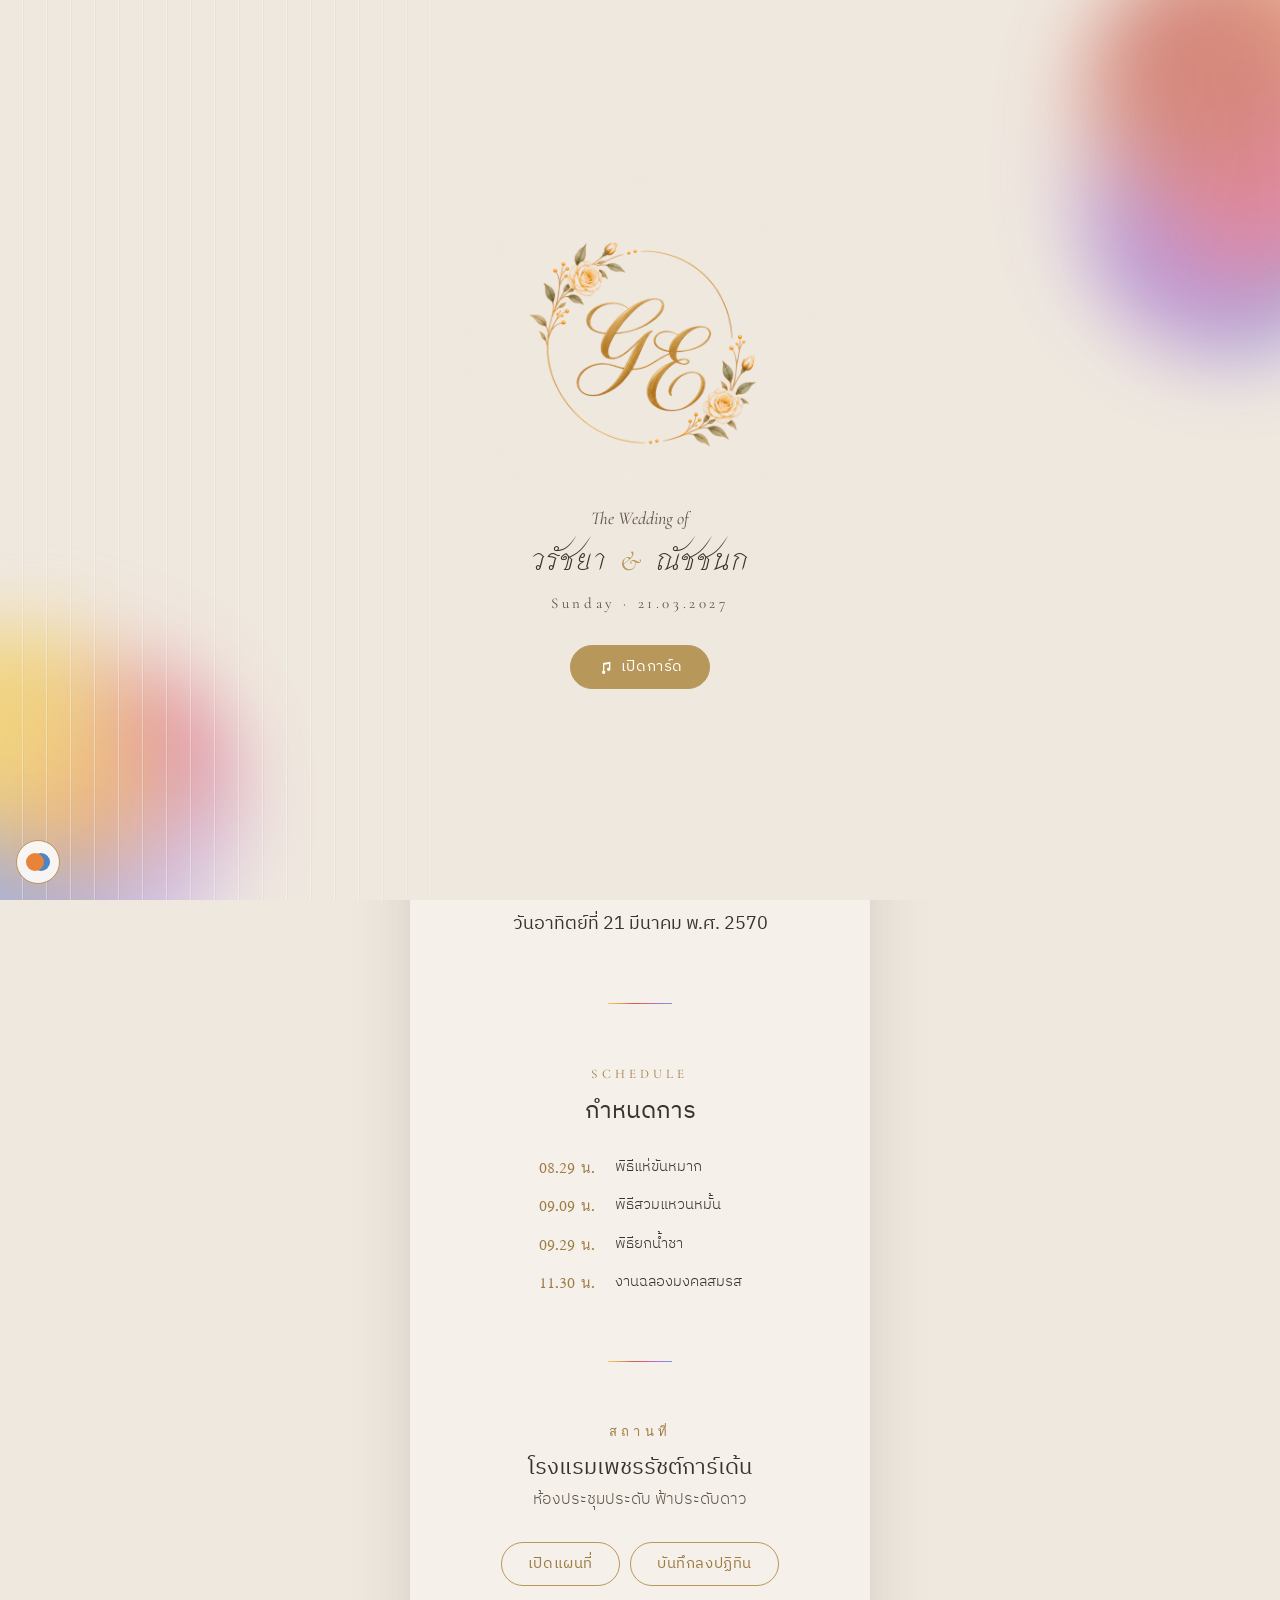
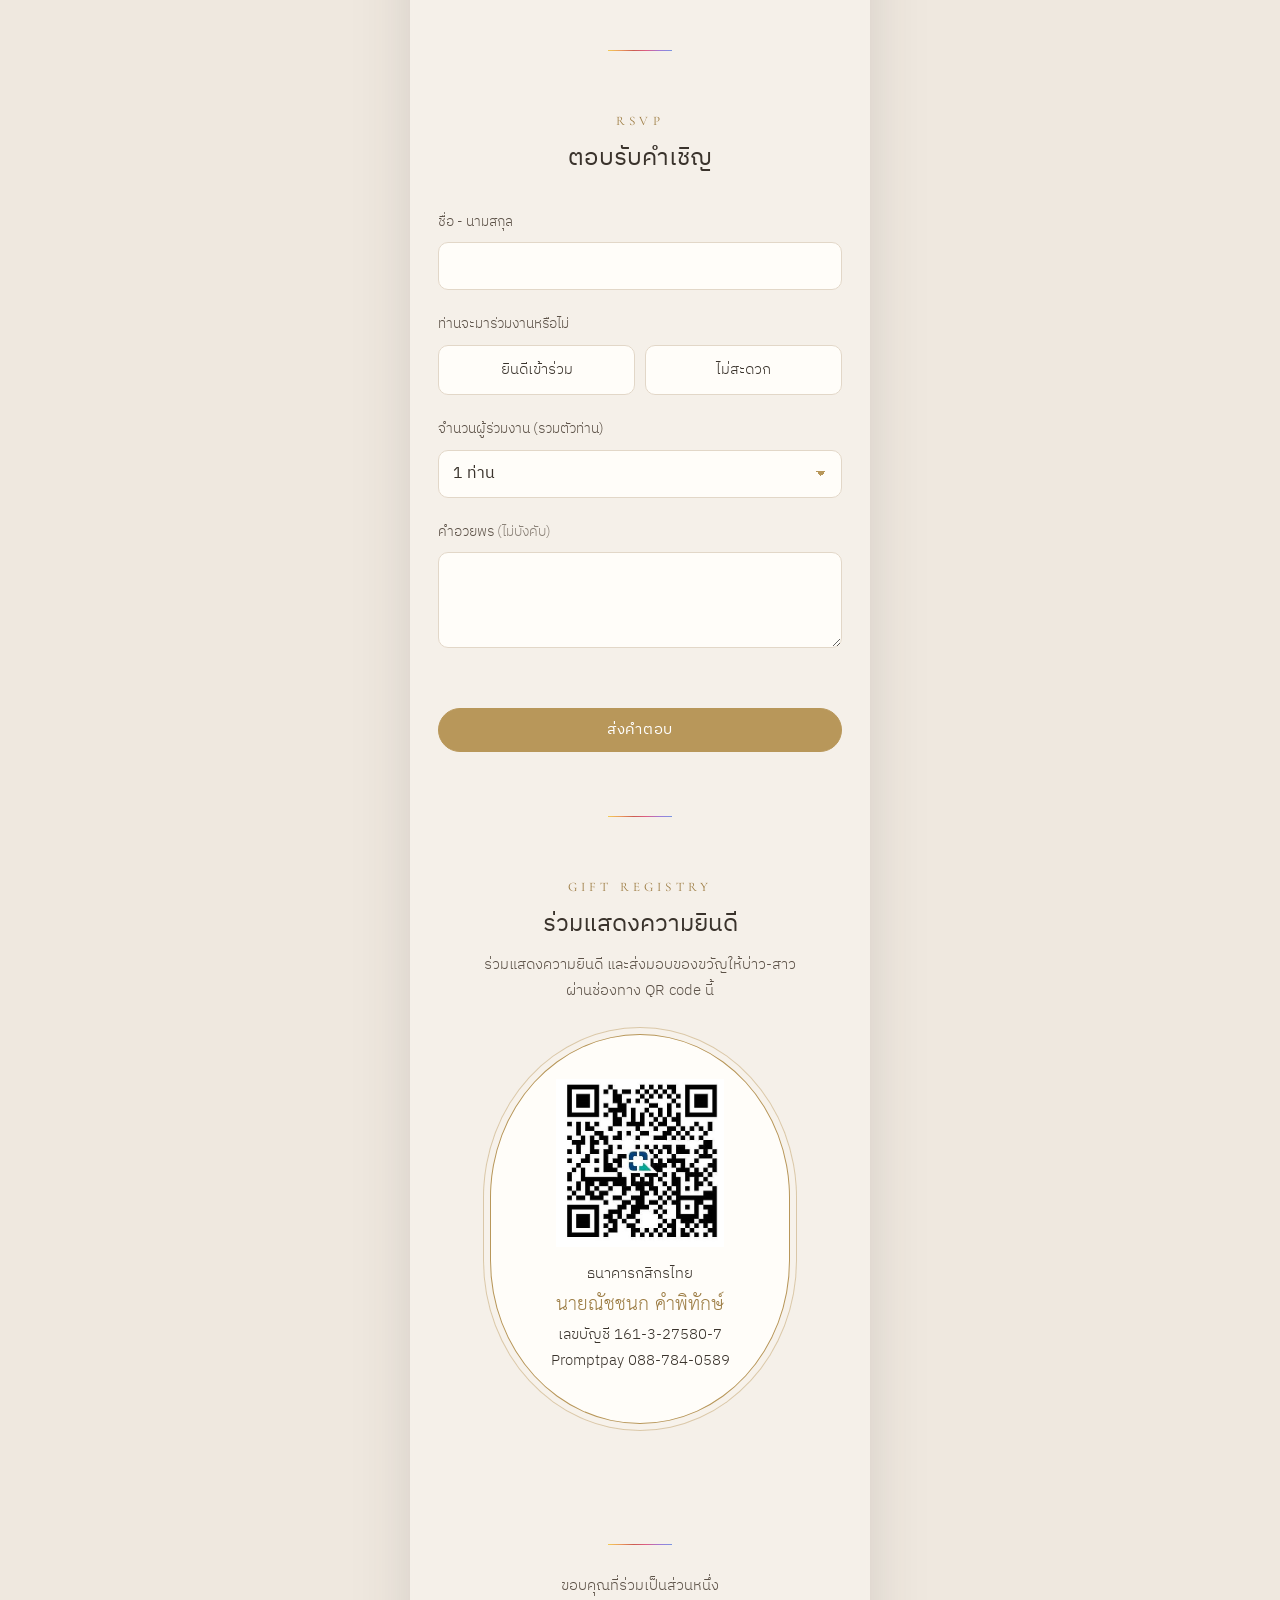
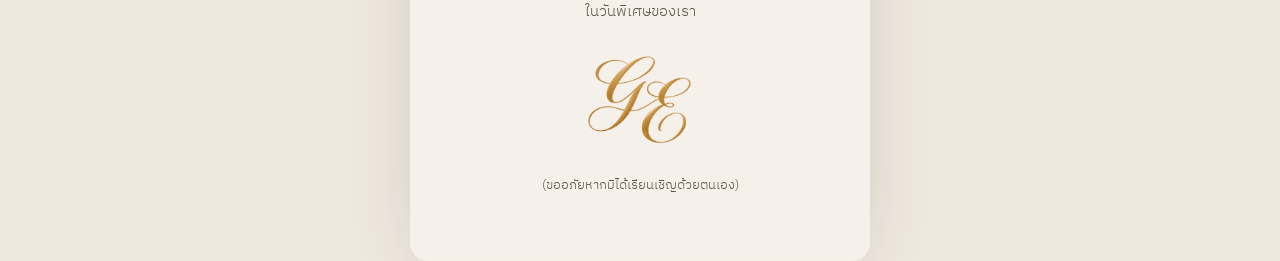
==== commit 70d6794b: "Refresh palette stylesheet cache" ====
--- a/index.html
+++ b/index.html
@@ -17,7 +17,7 @@
   <link rel="preconnect" href="https://fonts.googleapis.com">
   <link rel="preconnect" href="https://fonts.gstatic.com" crossorigin>
   <link href="https://fonts.googleapis.com/css2?family=Cormorant+Garamond:ital,wght@0,400;0,500;1,400&family=IBM+Plex+Sans+Thai:wght@300;400;500&family=Srisakdi&family=Hurricane&display=swap" rel="stylesheet">
-  <link rel="stylesheet" href="style.css">
+  <link rel="stylesheet" href="style.css?v=20px">
   <link rel="stylesheet" href="theme-orange.css">
   <link rel="stylesheet" href="theme-sky.css">
   <!-- Two versions: orange (default styles) and blue (.sky). Each visit picks one at random;
--- a/style.css
+++ b/style.css
@@ -100,11 +100,8 @@
 
 .dots { display: flex; justify-content: center; gap: 9px; margin: 26px 0 22px; }
 .dots i { width: 11px; height: 11px; border-radius: 50%; display: block; }
-.dots:not(.dots-sm) {
-  display: grid; grid-template-columns: repeat(4, 50px);
-  justify-content: center; gap: 10px;
-}
-.dots:not(.dots-sm) i { width: 50px; height: 50px; }
+.dots:not(.dots-sm) { display: flex; justify-content: center; gap: 9px; flex-wrap: nowrap; }
+.dots:not(.dots-sm) i { width: 20px; height: 20px; flex: 0 0 20px; }
 .dots i:nth-child(1) { background: var(--c-yellow); }
 .dots i:nth-child(2) { background: var(--c-orange); }
 .dots i:nth-child(3) { background: var(--c-red); }
